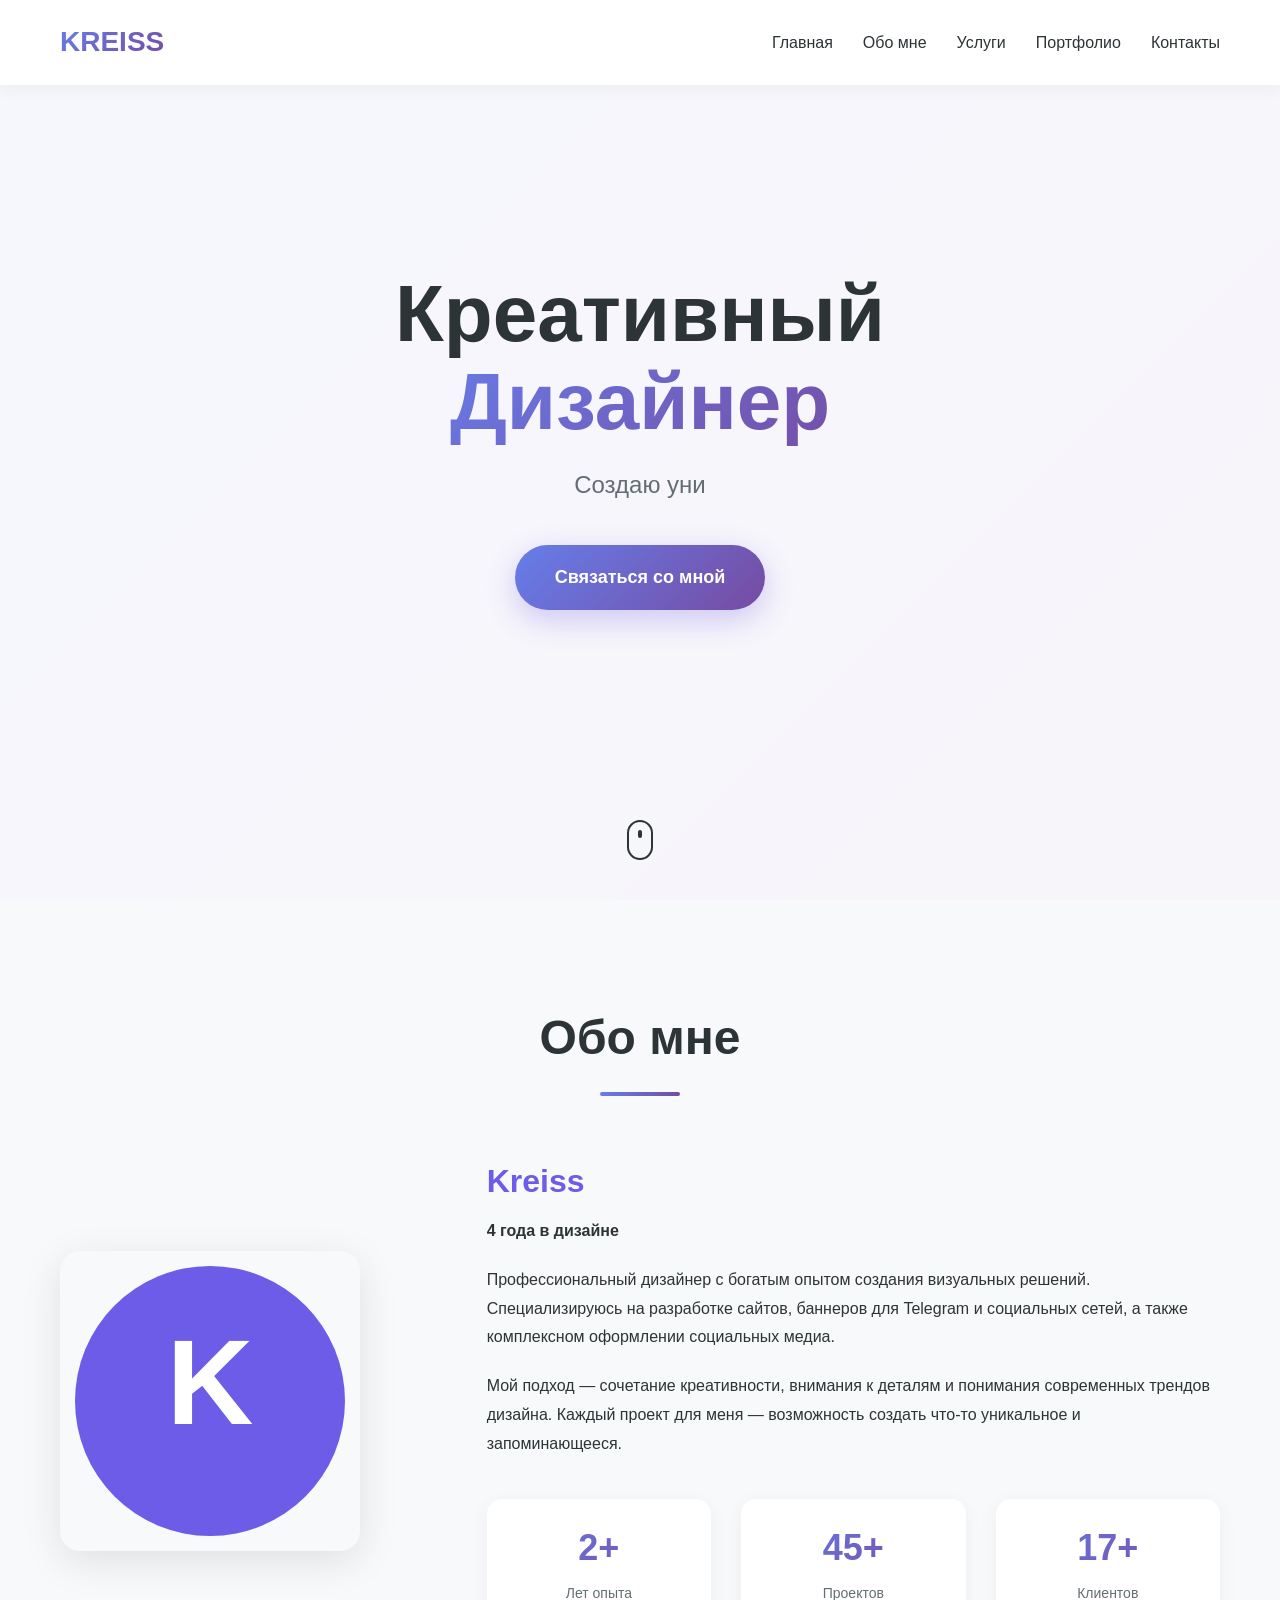
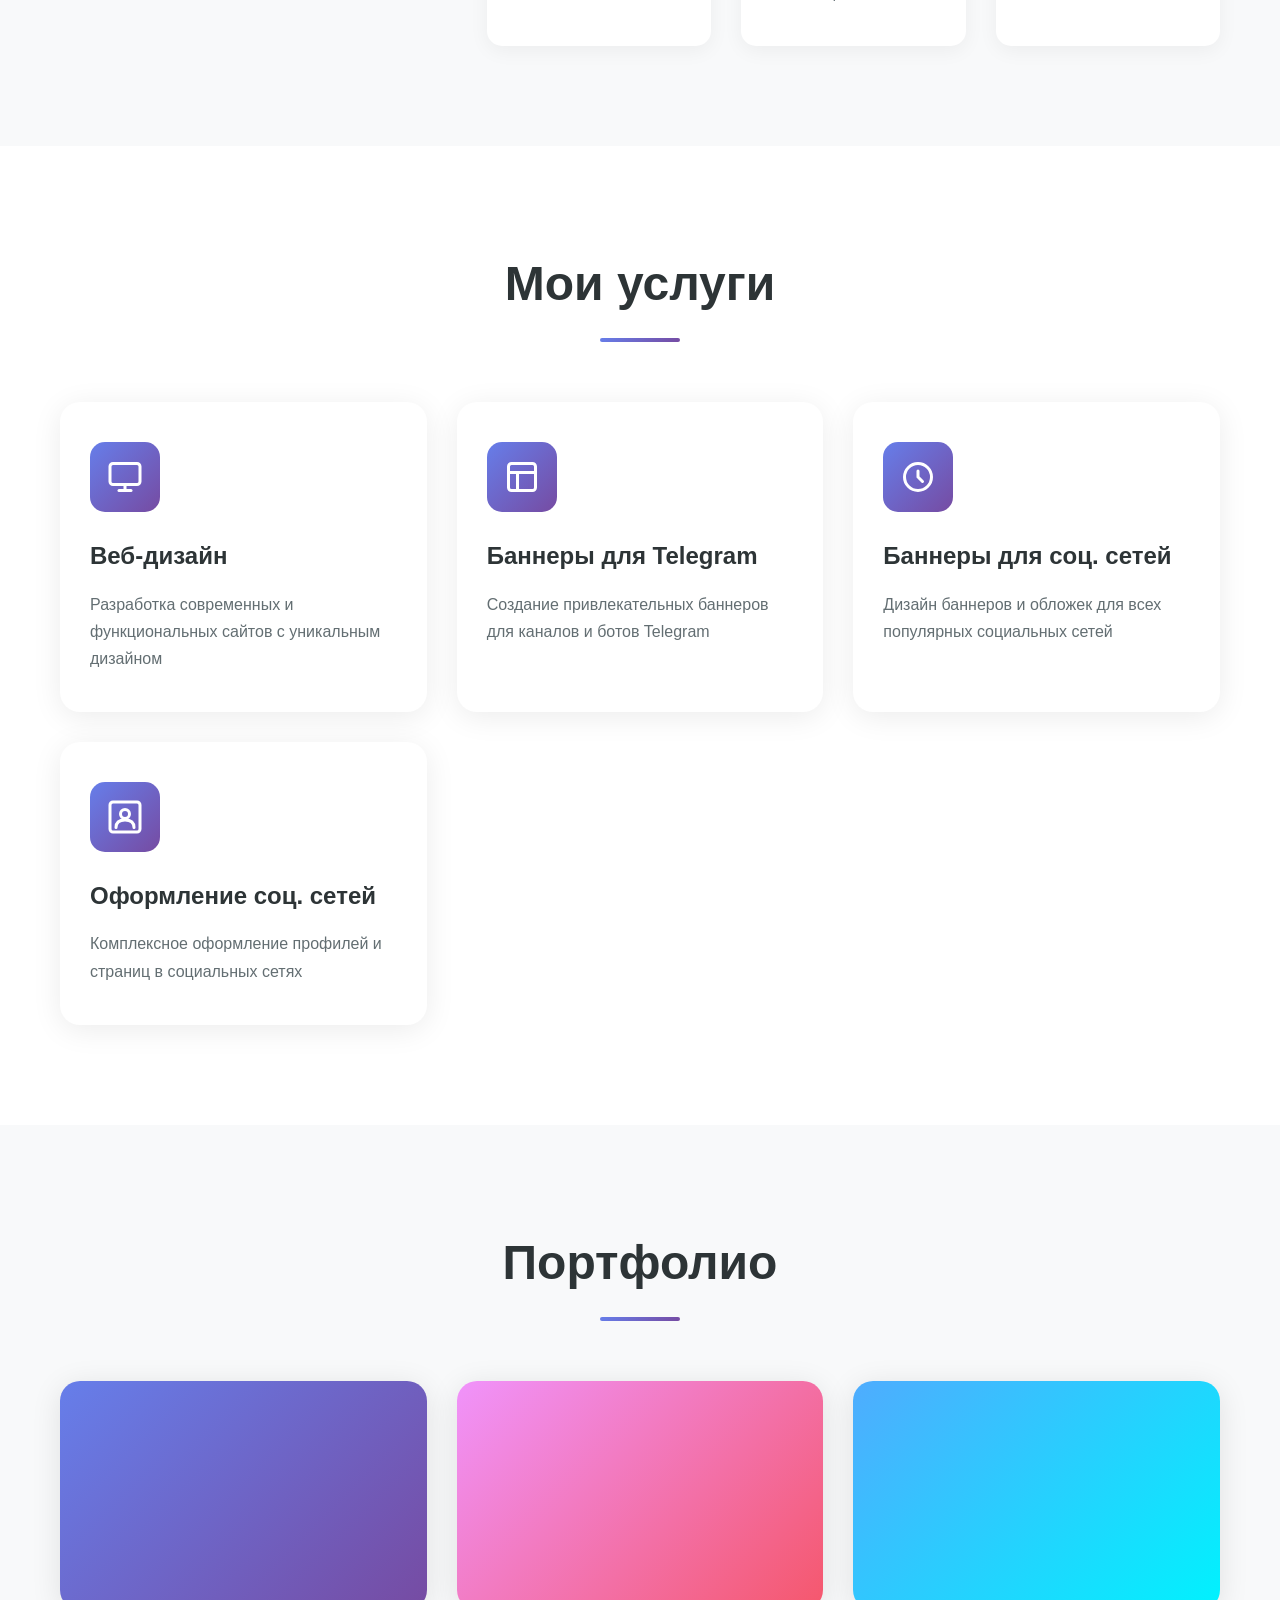
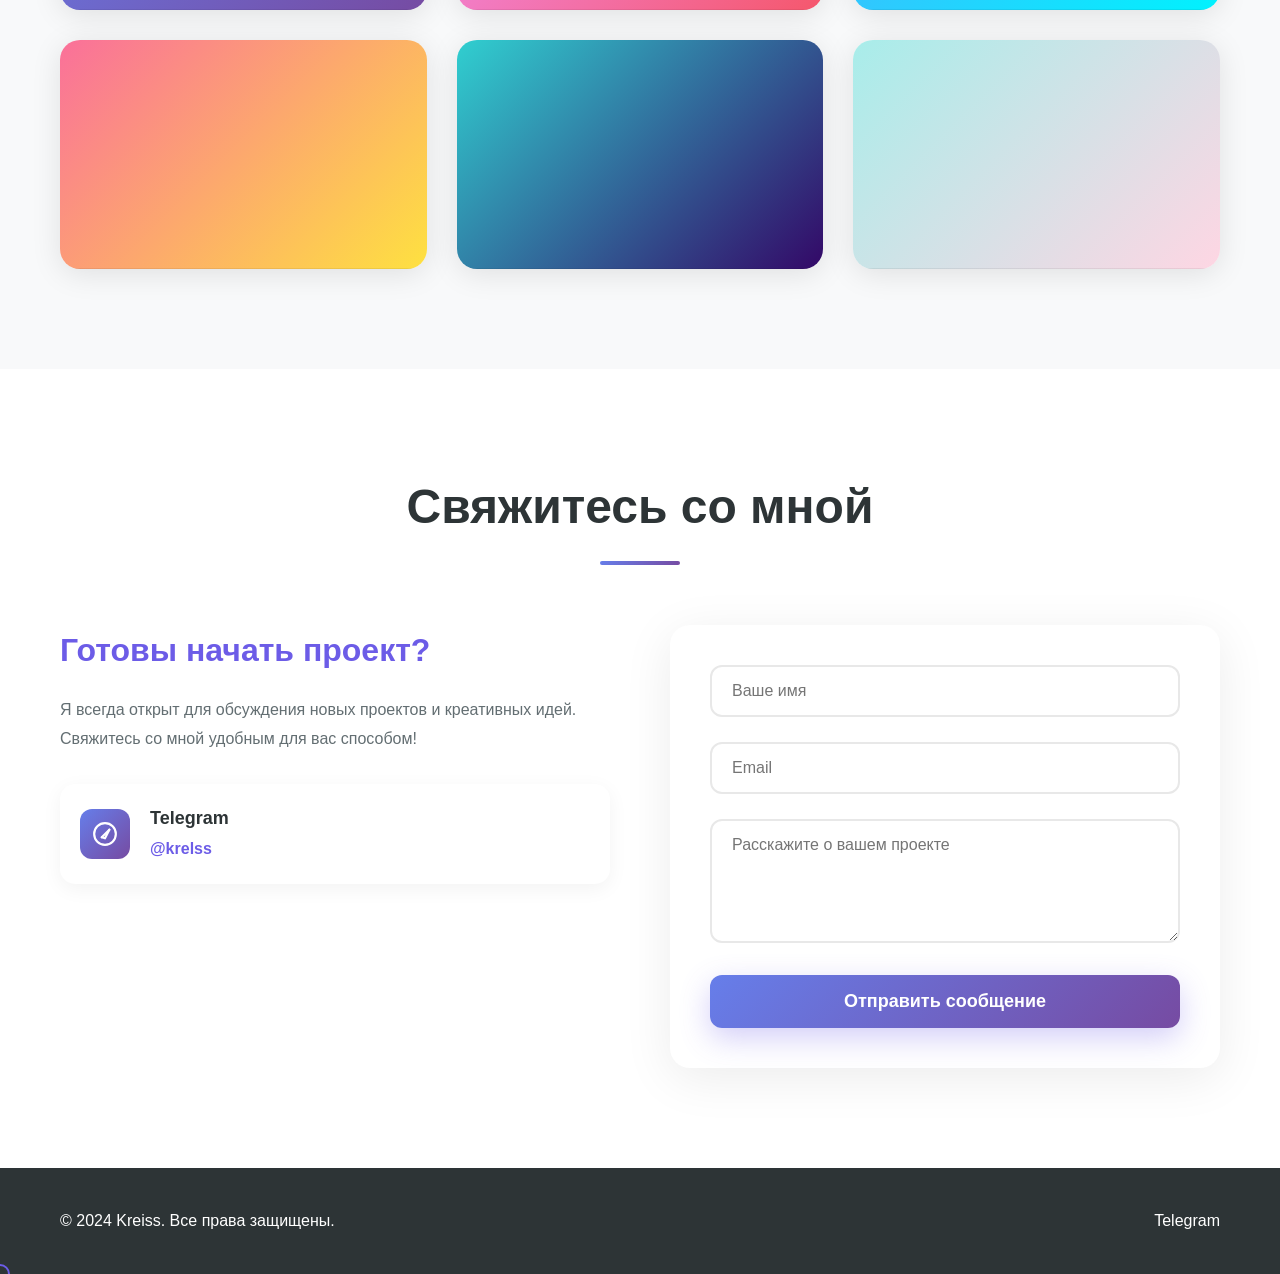
==== index.html @ 2207cee9 "trt trt" ====
<!DOCTYPE html>
<html lang="ru">
<head>
    <meta charset="UTF-8">
    <meta name="viewport" content="width=device-width, initial-scale=1.0">
    <title>Kreiss - Дизайнер</title>
    <link rel="stylesheet" href="styles.css">
</head>
<body>
    <!-- Навигация -->
    <nav class="navbar">
        <div class="container">
            <div class="logo">KREISS</div>
            <ul class="nav-menu">
                <li><a href="#home" class="nav-link">Главная</a></li>
                <li><a href="#about" class="nav-link">Обо мне</a></li>
                <li><a href="#services" class="nav-link">Услуги</a></li>
                <li><a href="#portfolio" class="nav-link">Портфолио</a></li>
                <li><a href="#contact" class="nav-link">Контакты</a></li>
            </ul>
            <div class="hamburger">
                <span></span>
                <span></span>
                <span></span>
            </div>
        </div>
    </nav>

    <!-- Герой секция -->
    <section id="home" class="hero">
        <div class="hero-background"></div>
        <div class="container">
            <div class="hero-content">
                <h1 class="hero-title">
                    <span class="line">Креативный</span>
                    <span class="line">Дизайнер</span>
                </h1>
                <p class="hero-subtitle">Создаю уникальные дизайны для вашего бренда</p>
                <a href="#contact" class="cta-button">Связаться со мной</a>
            </div>
            <div class="scroll-indicator">
                <div class="mouse">
                    <div class="wheel"></div>
                </div>
            </div>
        </div>
    </section>

    <!-- Обо мне -->
    <section id="about" class="about">
        <div class="container">
            <div class="section-header">
                <h2 class="section-title">Обо мне</h2>
                <div class="title-underline"></div>
            </div>
            <div class="about-content">
                <div class="about-image">
                    <div class="image-placeholder">
                        <svg viewBox="0 0 200 200" xmlns="http://www.w3.org/2000/svg">
                            <circle cx="100" cy="100" r="90" fill="#6C5CE7"/>
                            <text x="100" y="115" font-size="80" fill="white" text-anchor="middle" font-family="Arial, sans-serif" font-weight="bold">K</text>
                        </svg>
                    </div>
                </div>
                <div class="about-text">
                    <h3>Kreiss</h3>
                    <p class="years-experience">4 года в дизайне</p>
                    <p>Профессиональный дизайнер с богатым опытом создания визуальных решений. Специализируюсь на разработке сайтов, баннеров для Telegram и социальных сетей, а также комплексном оформлении социальных медиа.</p>
                    <p>Мой подход — сочетание креативности, внимания к деталям и понимания современных трендов дизайна. Каждый проект для меня — возможность создать что-то уникальное и запоминающееся.</p>
                    <div class="stats">
                        <div class="stat-item">
                            <h4>4+</h4>
                            <p>Лет опыта</p>
                        </div>
                        <div class="stat-item">
                            <h4>100+</h4>
                            <p>Проектов</p>
                        </div>
                        <div class="stat-item">
                            <h4>50+</h4>
                            <p>Клиентов</p>
                        </div>
                    </div>
                </div>
            </div>
        </div>
    </section>

    <!-- Услуги -->
    <section id="services" class="services">
        <div class="container">
            <div class="section-header">
                <h2 class="section-title">Мои услуги</h2>
                <div class="title-underline"></div>
            </div>
            <div class="services-grid">
                <div class="service-card">
                    <div class="service-icon">
                        <svg viewBox="0 0 24 24" fill="none" xmlns="http://www.w3.org/2000/svg">
                            <rect x="2" y="3" width="20" height="14" rx="2" stroke="currentColor" stroke-width="2"/>
                            <path d="M8 21H16" stroke="currentColor" stroke-width="2" stroke-linecap="round"/>
                            <path d="M12 17V21" stroke="currentColor" stroke-width="2" stroke-linecap="round"/>
                        </svg>
                    </div>
                    <h3>Веб-дизайн</h3>
                    <p>Разработка современных и функциональных сайтов с уникальным дизайном</p>
                </div>
                <div class="service-card">
                    <div class="service-icon">
                        <svg viewBox="0 0 24 24" fill="none" xmlns="http://www.w3.org/2000/svg">
                            <rect x="3" y="3" width="18" height="18" rx="2" stroke="currentColor" stroke-width="2"/>
                            <path d="M3 9H21" stroke="currentColor" stroke-width="2"/>
                            <path d="M9 21V9" stroke="currentColor" stroke-width="2"/>
                        </svg>
                    </div>
                    <h3>Баннеры для Telegram</h3>
                    <p>Создание привлекательных баннеров для каналов и ботов Telegram</p>
                </div>
                <div class="service-card">
                    <div class="service-icon">
                        <svg viewBox="0 0 24 24" fill="none" xmlns="http://www.w3.org/2000/svg">
                            <circle cx="12" cy="12" r="9" stroke="currentColor" stroke-width="2"/>
                            <path d="M12 8V12L15 15" stroke="currentColor" stroke-width="2" stroke-linecap="round"/>
                        </svg>
                    </div>
                    <h3>Баннеры для соц. сетей</h3>
                    <p>Дизайн баннеров и обложек для всех популярных социальных сетей</p>
                </div>
                <div class="service-card">
                    <div class="service-icon">
                        <svg viewBox="0 0 24 24" fill="none" xmlns="http://www.w3.org/2000/svg">
                            <rect x="2" y="2" width="20" height="20" rx="2" stroke="currentColor" stroke-width="2"/>
                            <circle cx="12" cy="10" r="3" stroke="currentColor" stroke-width="2"/>
                            <path d="M6 19C6 16 8 14 12 14C16 14 18 16 18 19" stroke="currentColor" stroke-width="2" stroke-linecap="round"/>
                        </svg>
                    </div>
                    <h3>Оформление соц. сетей</h3>
                    <p>Комплексное оформление профилей и страниц в социальных сетях</p>
                </div>
            </div>
        </div>
    </section>

    <!-- Портфолио -->
    <section id="portfolio" class="portfolio">
        <div class="container">
            <div class="section-header">
                <h2 class="section-title">Портфолио</h2>
                <div class="title-underline"></div>
            </div>
            <div class="portfolio-grid">
                <div class="portfolio-item">
                    <div class="portfolio-image">
                        <div class="portfolio-placeholder" style="background: linear-gradient(135deg, #667eea 0%, #764ba2 100%);"></div>
                    </div>
                    <div class="portfolio-overlay">
                        <h3>Веб-дизайн проект</h3>
                        <p>Landing page для стартапа</p>
                    </div>
                </div>
                <div class="portfolio-item">
                    <div class="portfolio-image">
                        <div class="portfolio-placeholder" style="background: linear-gradient(135deg, #f093fb 0%, #f5576c 100%);"></div>
                    </div>
                    <div class="portfolio-overlay">
                        <h3>Telegram баннер</h3>
                        <p>Дизайн для бизнес канала</p>
                    </div>
                </div>
                <div class="portfolio-item">
                    <div class="portfolio-image">
                        <div class="portfolio-placeholder" style="background: linear-gradient(135deg, #4facfe 0%, #00f2fe 100%);"></div>
                    </div>
                    <div class="portfolio-overlay">
                        <h3>Соц. сети</h3>
                        <p>Комплексное оформление Instagram</p>
                    </div>
                </div>
                <div class="portfolio-item">
                    <div class="portfolio-image">
                        <div class="portfolio-placeholder" style="background: linear-gradient(135deg, #fa709a 0%, #fee140 100%);"></div>
                    </div>
                    <div class="portfolio-overlay">
                        <h3>Корпоративный сайт</h3>
                        <p>Дизайн для IT компании</p>
                    </div>
                </div>
                <div class="portfolio-item">
                    <div class="portfolio-image">
                        <div class="portfolio-placeholder" style="background: linear-gradient(135deg, #30cfd0 0%, #330867 100%);"></div>
                    </div>
                    <div class="portfolio-overlay">
                        <h3>Баннеры VK</h3>
                        <p>Серия баннеров для сообщества</p>
                    </div>
                </div>
                <div class="portfolio-item">
                    <div class="portfolio-image">
                        <div class="portfolio-placeholder" style="background: linear-gradient(135deg, #a8edea 0%, #fed6e3 100%);"></div>
                    </div>
                    <div class="portfolio-overlay">
                        <h3>Брендинг</h3>
                        <p>Фирменный стиль для блогера</p>
                    </div>
                </div>
            </div>
        </div>
    </section>

    <!-- Контакты -->
    <section id="contact" class="contact">
        <div class="container">
            <div class="section-header">
                <h2 class="section-title">Свяжитесь со мной</h2>
                <div class="title-underline"></div>
            </div>
            <div class="contact-content">
                <div class="contact-info">
                    <h3>Готовы начать проект?</h3>
                    <p>Я всегда открыт для обсуждения новых проектов и креативных идей. Свяжитесь со мной удобным для вас способом!</p>
                    <div class="contact-methods">
                        <a href="https://t.me/krelss" class="contact-method" target="_blank">
                            <div class="contact-icon">
                                <svg viewBox="0 0 24 24" fill="none" xmlns="http://www.w3.org/2000/svg">
                                    <path d="M12 22C17.5228 22 22 17.5228 22 12C22 6.47715 17.5228 2 12 2C6.47715 2 2 6.47715 2 12C2 17.5228 6.47715 22 12 22Z" stroke="currentColor" stroke-width="2"/>
                                    <path d="M16 8L9 15" stroke="currentColor" stroke-width="2" stroke-linecap="round"/>
                                    <path d="M16 8L12 16L9 15" stroke="currentColor" stroke-width="2" stroke-linecap="round" stroke-linejoin="round"/>
                                </svg>
                            </div>
                            <div class="contact-text">
                                <h4>Telegram</h4>
                                <p>@krelss</p>
                            </div>
                        </a>
                    </div>
                </div>
                <div class="contact-form-wrapper">
                    <form class="contact-form" id="contactForm">
                        <div class="form-group">
                            <input type="text" id="name" name="name" placeholder="Ваше имя" required>
                        </div>
                        <div class="form-group">
                            <input type="email" id="email" name="email" placeholder="Email" required>
                        </div>
                        <div class="form-group">
                            <textarea id="message" name="message" rows="5" placeholder="Расскажите о вашем проекте" required></textarea>
                        </div>
                        <button type="submit" class="submit-button">Отправить сообщение</button>
                    </form>
                </div>
            </div>
        </div>
    </section>

    <!-- Футер -->
    <footer class="footer">
        <div class="container">
            <p>&copy; 2024 Kreiss. Все права защищены.</p>
            <div class="social-links">
                <a href="https://t.me/krelss" target="_blank">Telegram</a>
            </div>
        </div>
    </footer>

    <script src="config.js"></script>
    <script src="script.js"></script>
</body>
</html>
---- styles.css ----
* {
    margin: 0;
    padding: 0;
    box-sizing: border-box;
}

:root {
    --primary-color: #6C5CE7;
    --secondary-color: #A29BFE;
    --dark-color: #2D3436;
    --light-color: #DFE6E9;
    --white: #FFFFFF;
    --gradient: linear-gradient(135deg, #667eea 0%, #764ba2 100%);
    --shadow: 0 10px 40px rgba(0, 0, 0, 0.1);
    --transition: all 0.3s ease;
}

html {
    scroll-behavior: smooth;
}

body {
    font-family: 'Segoe UI', Tahoma, Geneva, Verdana, sans-serif;
    color: var(--dark-color);
    line-height: 1.6;
    overflow-x: hidden;
}

.container {
    max-width: 1200px;
    margin: 0 auto;
    padding: 0 20px;
}

/* Навигация */
.navbar {
    position: fixed;
    top: 0;
    width: 100%;
    background: rgba(255, 255, 255, 0.95);
    backdrop-filter: blur(10px);
    z-index: 1000;
    padding: 20px 0;
    box-shadow: 0 2px 20px rgba(0, 0, 0, 0.05);
    transition: var(--transition);
}

.navbar.scrolled {
    padding: 15px 0;
    box-shadow: 0 2px 30px rgba(0, 0, 0, 0.1);
}

.navbar .container {
    display: flex;
    justify-content: space-between;
    align-items: center;
}

.logo {
    font-size: 28px;
    font-weight: bold;
    background: var(--gradient);
    -webkit-background-clip: text;
    -webkit-text-fill-color: transparent;
    background-clip: text;
    animation: fadeInDown 0.8s ease;
}

.nav-menu {
    display: flex;
    list-style: none;
    gap: 30px;
}

.nav-link {
    text-decoration: none;
    color: var(--dark-color);
    font-weight: 500;
    position: relative;
    transition: var(--transition);
}

.nav-link::after {
    content: '';
    position: absolute;
    bottom: -5px;
    left: 0;
    width: 0;
    height: 2px;
    background: var(--gradient);
    transition: var(--transition);
}

.nav-link:hover::after {
    width: 100%;
}

.hamburger {
    display: none;
    flex-direction: column;
    gap: 5px;
    cursor: pointer;
}

.hamburger span {
    width: 25px;
    height: 3px;
    background: var(--dark-color);
    transition: var(--transition);
}

/* Герой секция */
.hero {
    min-height: 100vh;
    display: flex;
    align-items: center;
    position: relative;
    overflow: hidden;
    padding-top: 80px;
}

.hero-background {
    position: absolute;
    top: 0;
    left: 0;
    width: 100%;
    height: 100%;
    background: linear-gradient(135deg, #667eea 0%, #764ba2 100%);
    opacity: 0.05;
    z-index: -1;
}

.hero-background::before {
    content: '';
    position: absolute;
    top: -50%;
    right: -50%;
    width: 200%;
    height: 200%;
    background: radial-gradient(circle, rgba(108, 92, 231, 0.1) 0%, transparent 70%);
    animation: rotate 20s linear infinite;
}

@keyframes rotate {
    from {
        transform: rotate(0deg);
    }
    to {
        transform: rotate(360deg);
    }
}

.hero-content {
    text-align: center;
    animation: fadeInUp 1s ease;
}

.hero-title {
    font-size: 80px;
    font-weight: 900;
    line-height: 1.1;
    margin-bottom: 20px;
    overflow: hidden;
}

.hero-title .line {
    display: block;
    animation: slideUp 1s ease forwards;
    opacity: 0;
}

.hero-title .line:nth-child(1) {
    animation-delay: 0.2s;
}

.hero-title .line:nth-child(2) {
    background: var(--gradient);
    -webkit-background-clip: text;
    -webkit-text-fill-color: transparent;
    background-clip: text;
    animation-delay: 0.4s;
}

@keyframes slideUp {
    to {
        opacity: 1;
        transform: translateY(0);
    }
    from {
        opacity: 0;
        transform: translateY(50px);
    }
}

.hero-subtitle {
    font-size: 24px;
    color: #636E72;
    margin-bottom: 40px;
    animation: fadeIn 1s ease 0.6s backwards;
}

@keyframes fadeIn {
    from {
        opacity: 0;
    }
    to {
        opacity: 1;
    }
}

.cta-button {
    display: inline-block;
    padding: 18px 40px;
    background: var(--gradient);
    color: var(--white);
    text-decoration: none;
    border-radius: 50px;
    font-weight: 600;
    font-size: 18px;
    transition: var(--transition);
    box-shadow: 0 10px 30px rgba(108, 92, 231, 0.3);
    animation: fadeIn 1s ease 0.8s backwards;
}

.cta-button:hover {
    transform: translateY(-3px);
    box-shadow: 0 15px 40px rgba(108, 92, 231, 0.4);
}

.scroll-indicator {
    position: absolute;
    bottom: 40px;
    left: 50%;
    transform: translateX(-50%);
    animation: bounce 2s infinite;
}

@keyframes bounce {
    0%, 20%, 50%, 80%, 100% {
        transform: translateX(-50%) translateY(0);
    }
    40% {
        transform: translateX(-50%) translateY(-20px);
    }
    60% {
        transform: translateX(-50%) translateY(-10px);
    }
}

.mouse {
    width: 26px;
    height: 40px;
    border: 2px solid var(--dark-color);
    border-radius: 20px;
    position: relative;
}

.wheel {
    width: 4px;
    height: 8px;
    background: var(--dark-color);
    border-radius: 2px;
    position: absolute;
    top: 8px;
    left: 50%;
    transform: translateX(-50%);
    animation: scroll 2s infinite;
}

@keyframes scroll {
    0% {
        opacity: 1;
        top: 8px;
    }
    100% {
        opacity: 0;
        top: 24px;
    }
}

/* Секции */
section {
    padding: 100px 0;
}

.section-header {
    text-align: center;
    margin-bottom: 60px;
}

.section-title {
    font-size: 48px;
    font-weight: 800;
    margin-bottom: 15px;
    opacity: 0;
    transform: translateY(30px);
    transition: var(--transition);
}

.section-title.animate {
    opacity: 1;
    transform: translateY(0);
}

.title-underline {
    width: 80px;
    height: 4px;
    background: var(--gradient);
    margin: 0 auto;
    border-radius: 2px;
    transform: scaleX(0);
    transition: transform 0.6s ease 0.3s;
}

.title-underline.animate {
    transform: scaleX(1);
}

/* Обо мне */
.about {
    background: #F8F9FA;
}

.about-content {
    display: grid;
    grid-template-columns: 1fr 2fr;
    gap: 60px;
    align-items: center;
}

.about-image {
    opacity: 0;
    transform: translateX(-50px);
    transition: var(--transition);
}

.about-image.animate {
    opacity: 1;
    transform: translateX(0);
}

.image-placeholder {
    width: 100%;
    max-width: 300px;
    aspect-ratio: 1;
    border-radius: 20px;
    overflow: hidden;
    box-shadow: var(--shadow);
    transition: var(--transition);
}

.image-placeholder:hover {
    transform: scale(1.05) rotate(3deg);
}

.image-placeholder svg {
    width: 100%;
    height: 100%;
}

.about-text {
    opacity: 0;
    transform: translateX(50px);
    transition: var(--transition);
}

.about-text.animate {
    opacity: 1;
    transform: translateX(0);
}

.about-text h3 {
    font-size: 32px;
    margin-bottom: 10px;
    color: var(--primary-color);
}

.years-experience {
    font-size: 18px;
    color: #636E72;
    margin-bottom: 20px;
    font-weight: 600;
}

.about-text p {
    margin-bottom: 20px;
    font-size: 16px;
    line-height: 1.8;
    color: #2D3436;
}

.stats {
    display: grid;
    grid-template-columns: repeat(3, 1fr);
    gap: 30px;
    margin-top: 40px;
}

.stat-item {
    text-align: center;
    padding: 20px;
    background: white;
    border-radius: 15px;
    box-shadow: 0 5px 20px rgba(0, 0, 0, 0.05);
    transition: var(--transition);
}

.stat-item:hover {
    transform: translateY(-5px);
    box-shadow: 0 10px 30px rgba(0, 0, 0, 0.1);
}

.stat-item h4 {
    font-size: 36px;
    background: var(--gradient);
    -webkit-background-clip: text;
    -webkit-text-fill-color: transparent;
    background-clip: text;
    margin-bottom: 5px;
}

.stat-item p {
    color: #636E72;
    font-size: 14px;
}

/* Услуги */
.services-grid {
    display: grid;
    grid-template-columns: repeat(auto-fit, minmax(280px, 1fr));
    gap: 30px;
}

.service-card {
    background: white;
    padding: 40px 30px;
    border-radius: 20px;
    box-shadow: 0 5px 30px rgba(0, 0, 0, 0.08);
    transition: var(--transition);
    opacity: 0;
    transform: translateY(30px);
}

.service-card.animate {
    opacity: 1;
    transform: translateY(0);
}

.service-card:hover {
    transform: translateY(-10px);
    box-shadow: 0 15px 50px rgba(0, 0, 0, 0.15);
}

.service-icon {
    width: 70px;
    height: 70px;
    background: var(--gradient);
    border-radius: 15px;
    display: flex;
    align-items: center;
    justify-content: center;
    margin-bottom: 25px;
    color: white;
    transition: var(--transition);
}

.service-card:hover .service-icon {
    transform: scale(1.1) rotate(5deg);
}

.service-icon svg {
    width: 36px;
    height: 36px;
}

.service-card h3 {
    font-size: 24px;
    margin-bottom: 15px;
    color: var(--dark-color);
}

.service-card p {
    color: #636E72;
    line-height: 1.7;
}

/* Портфолио */
.portfolio {
    background: #F8F9FA;
}

.portfolio-grid {
    display: grid;
    grid-template-columns: repeat(auto-fit, minmax(350px, 1fr));
    gap: 30px;
}

.portfolio-item {
    position: relative;
    border-radius: 20px;
    overflow: hidden;
    cursor: pointer;
    box-shadow: 0 5px 30px rgba(0, 0, 0, 0.1);
    opacity: 0;
    transform: scale(0.9);
    transition: var(--transition);
}

.portfolio-item.animate {
    opacity: 1;
    transform: scale(1);
}

.portfolio-image {
    position: relative;
    overflow: hidden;
    aspect-ratio: 16 / 10;
}

.portfolio-placeholder {
    width: 100%;
    height: 100%;
    transition: var(--transition);
}

.portfolio-item:hover .portfolio-placeholder {
    transform: scale(1.1);
}

.portfolio-overlay {
    position: absolute;
    bottom: 0;
    left: 0;
    right: 0;
    background: linear-gradient(to top, rgba(0, 0, 0, 0.9) 0%, rgba(0, 0, 0, 0.3) 100%);
    color: white;
    padding: 30px;
    transform: translateY(100%);
    transition: var(--transition);
}

.portfolio-item:hover .portfolio-overlay {
    transform: translateY(0);
}

.portfolio-overlay h3 {
    font-size: 24px;
    margin-bottom: 8px;
}

.portfolio-overlay p {
    font-size: 14px;
    opacity: 0.9;
}

/* Контакты */
.contact-content {
    display: grid;
    grid-template-columns: 1fr 1fr;
    gap: 60px;
    align-items: start;
}

.contact-info {
    opacity: 0;
    transform: translateX(-30px);
    transition: var(--transition);
}

.contact-info.animate {
    opacity: 1;
    transform: translateX(0);
}

.contact-info h3 {
    font-size: 32px;
    margin-bottom: 20px;
    color: var(--primary-color);
}

.contact-info p {
    color: #636E72;
    margin-bottom: 30px;
    line-height: 1.8;
}

.contact-methods {
    display: flex;
    flex-direction: column;
    gap: 20px;
}

.contact-method {
    display: flex;
    align-items: center;
    gap: 20px;
    padding: 20px;
    background: white;
    border-radius: 15px;
    box-shadow: 0 5px 20px rgba(0, 0, 0, 0.05);
    text-decoration: none;
    color: var(--dark-color);
    transition: var(--transition);
}

.contact-method:hover {
    transform: translateX(10px);
    box-shadow: 0 10px 30px rgba(0, 0, 0, 0.1);
}

.contact-icon {
    width: 50px;
    height: 50px;
    background: var(--gradient);
    border-radius: 12px;
    display: flex;
    align-items: center;
    justify-content: center;
    color: white;
}

.contact-icon svg {
    width: 26px;
    height: 26px;
}

.contact-text h4 {
    font-size: 18px;
    margin-bottom: 3px;
}

.contact-text p {
    color: var(--primary-color);
    margin: 0;
    font-weight: 600;
}

.contact-form-wrapper {
    opacity: 0;
    transform: translateX(30px);
    transition: var(--transition);
}

.contact-form-wrapper.animate {
    opacity: 1;
    transform: translateX(0);
}

.contact-form {
    background: white;
    padding: 40px;
    border-radius: 20px;
    box-shadow: 0 10px 50px rgba(0, 0, 0, 0.08);
}

.form-group {
    margin-bottom: 25px;
}

.form-group input,
.form-group textarea {
    width: 100%;
    padding: 15px 20px;
    border: 2px solid #E8E8E8;
    border-radius: 12px;
    font-size: 16px;
    font-family: inherit;
    transition: var(--transition);
    outline: none;
}

.form-group input:focus,
.form-group textarea:focus {
    border-color: var(--primary-color);
    box-shadow: 0 0 0 4px rgba(108, 92, 231, 0.1);
}

.form-group textarea {
    resize: vertical;
    min-height: 120px;
}

.submit-button {
    width: 100%;
    padding: 16px;
    background: var(--gradient);
    color: white;
    border: none;
    border-radius: 12px;
    font-size: 18px;
    font-weight: 600;
    cursor: pointer;
    transition: var(--transition);
    box-shadow: 0 10px 30px rgba(108, 92, 231, 0.3);
}

.submit-button:hover {
    transform: translateY(-2px);
    box-shadow: 0 15px 40px rgba(108, 92, 231, 0.4);
}

/* Футер */
.footer {
    background: var(--dark-color);
    color: white;
    padding: 40px 0;
    text-align: center;
}

.footer .container {
    display: flex;
    justify-content: space-between;
    align-items: center;
}

.social-links {
    display: flex;
    gap: 20px;
}

.social-links a {
    color: white;
    text-decoration: none;
    transition: var(--transition);
}

.social-links a:hover {
    color: var(--secondary-color);
}

/* Адаптивность */
@media (max-width: 968px) {
    .nav-menu {
        position: fixed;
        top: 80px;
        left: -100%;
        flex-direction: column;
        background: white;
        width: 100%;
        padding: 40px 20px;
        box-shadow: 0 10px 30px rgba(0, 0, 0, 0.1);
        transition: var(--transition);
    }

    .nav-menu.active {
        left: 0;
    }

    .hamburger {
        display: flex;
    }

    .hamburger.active span:nth-child(1) {
        transform: rotate(45deg) translate(8px, 8px);
    }

    .hamburger.active span:nth-child(2) {
        opacity: 0;
    }

    .hamburger.active span:nth-child(3) {
        transform: rotate(-45deg) translate(8px, -8px);
    }

    .hero-title {
        font-size: 56px;
    }

    .about-content {
        grid-template-columns: 1fr;
        text-align: center;
    }

    .image-placeholder {
        margin: 0 auto;
    }

    .stats {
        grid-template-columns: 1fr;
    }

    .contact-content {
        grid-template-columns: 1fr;
    }

    .portfolio-grid {
        grid-template-columns: 1fr;
    }
}

@media (max-width: 640px) {
    .hero-title {
        font-size: 40px;
    }

    .hero-subtitle {
        font-size: 18px;
    }

    .section-title {
        font-size: 36px;
    }

    .contact-form {
        padding: 30px 20px;
    }

    .footer .container {
        flex-direction: column;
        gap: 20px;
    }
}

/* Анимации появления при скролле */
@keyframes fadeInUp {
    from {
        opacity: 0;
        transform: translateY(50px);
    }
    to {
        opacity: 1;
        transform: translateY(0);
    }
}

@keyframes fadeInDown {
    from {
        opacity: 0;
        transform: translateY(-30px);
    }
    to {
        opacity: 1;
        transform: translateY(0);
    }
}
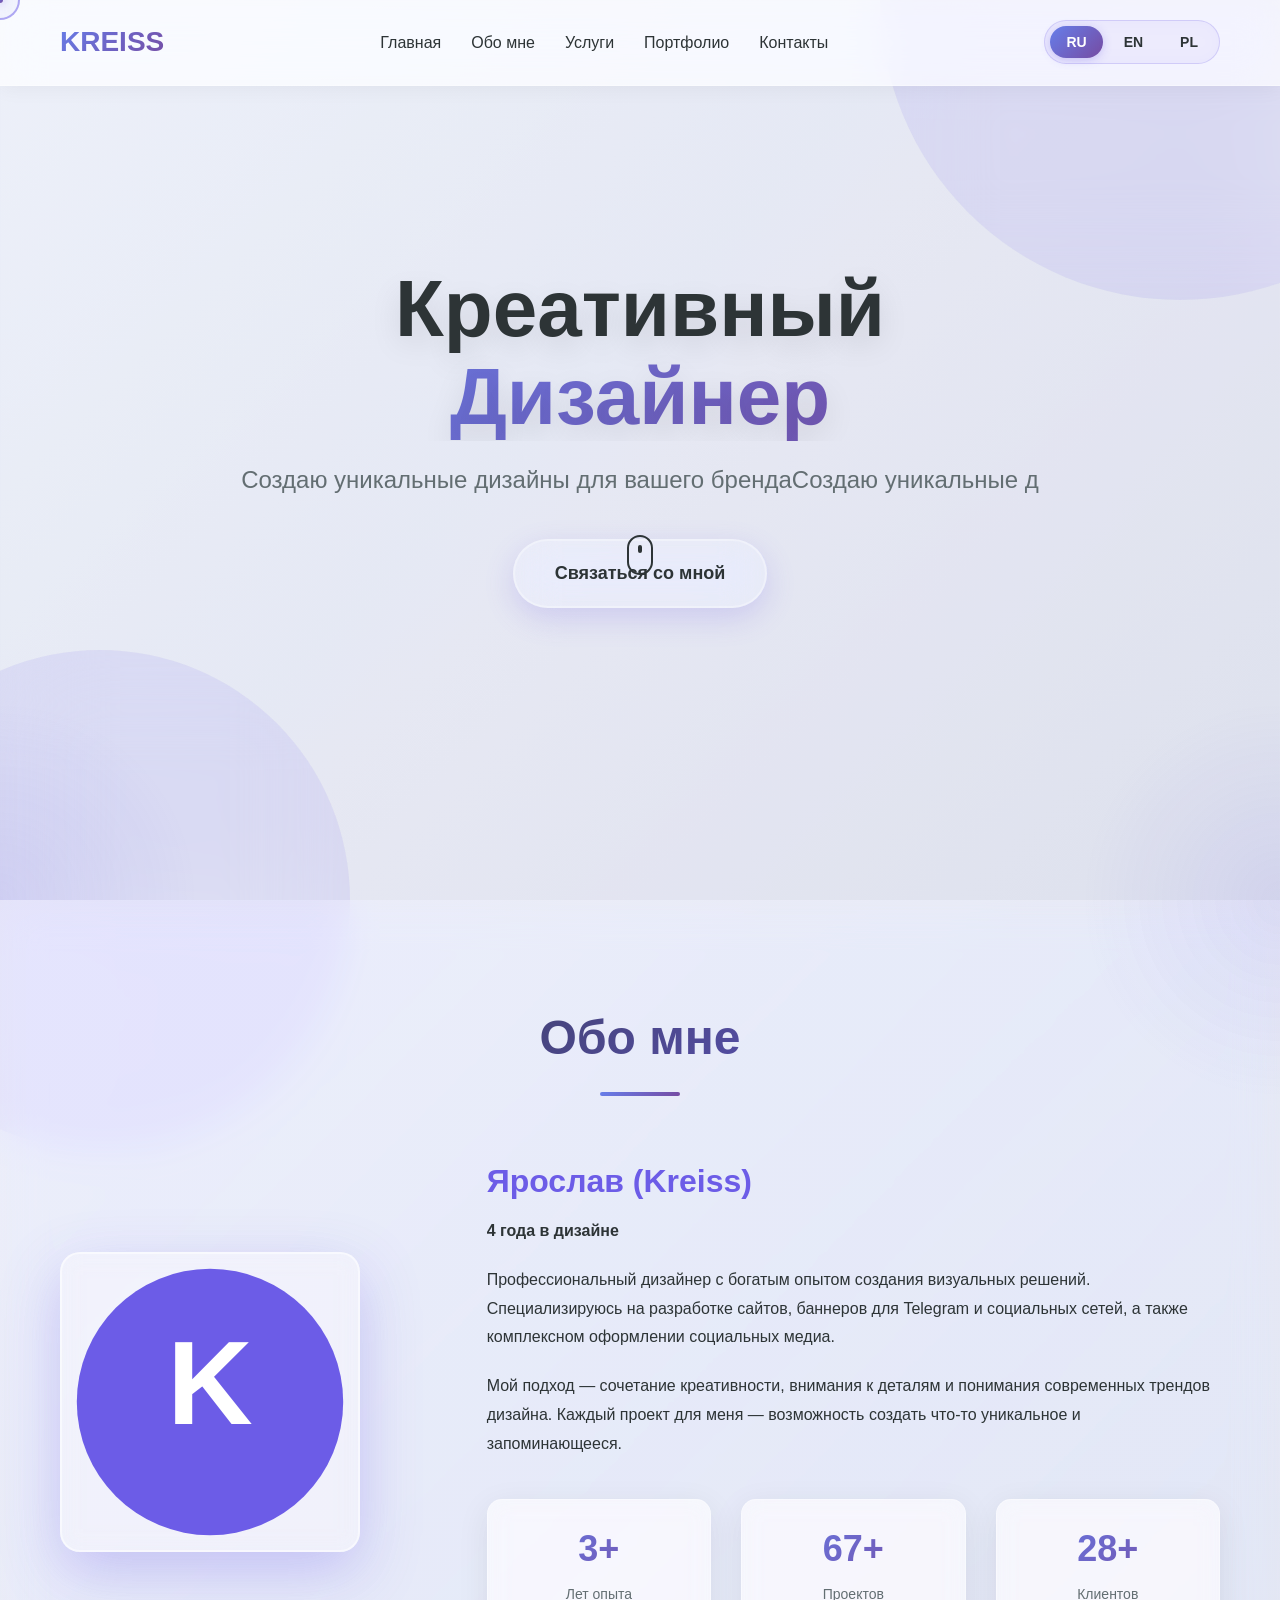
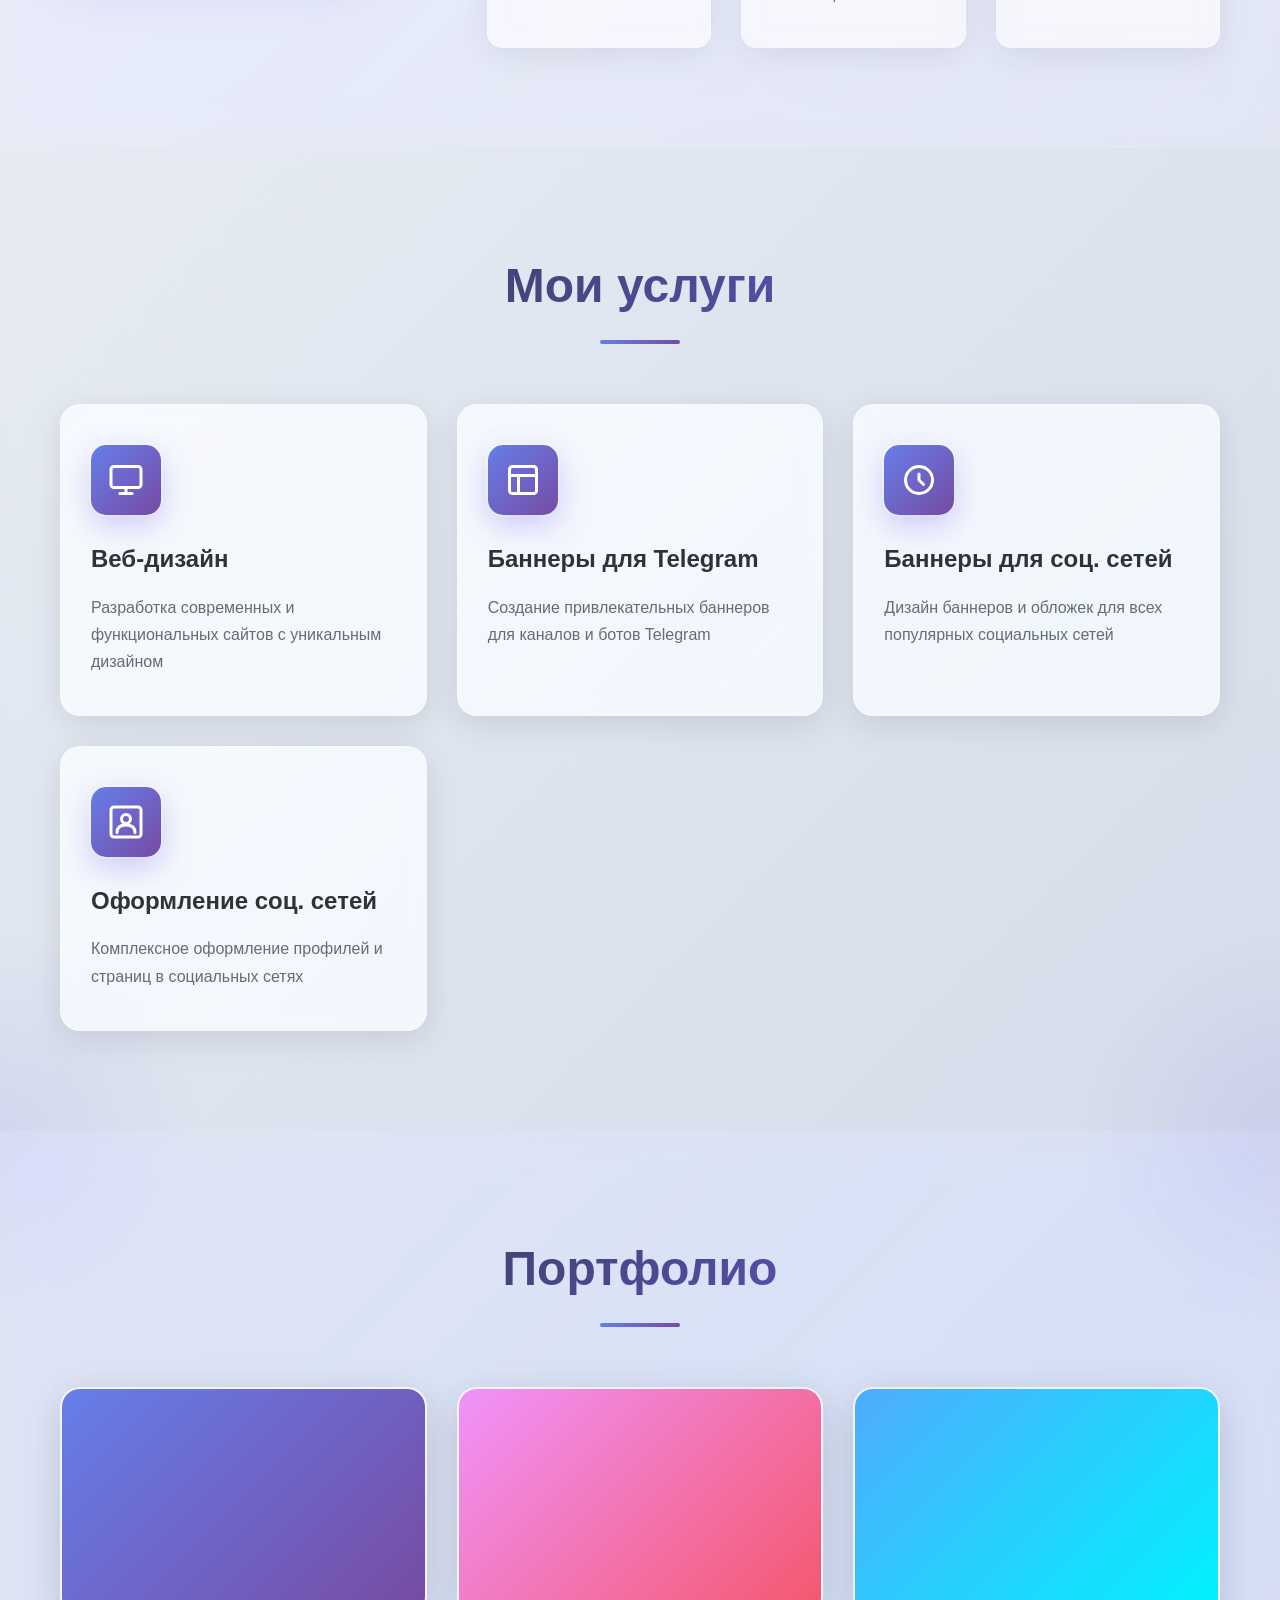
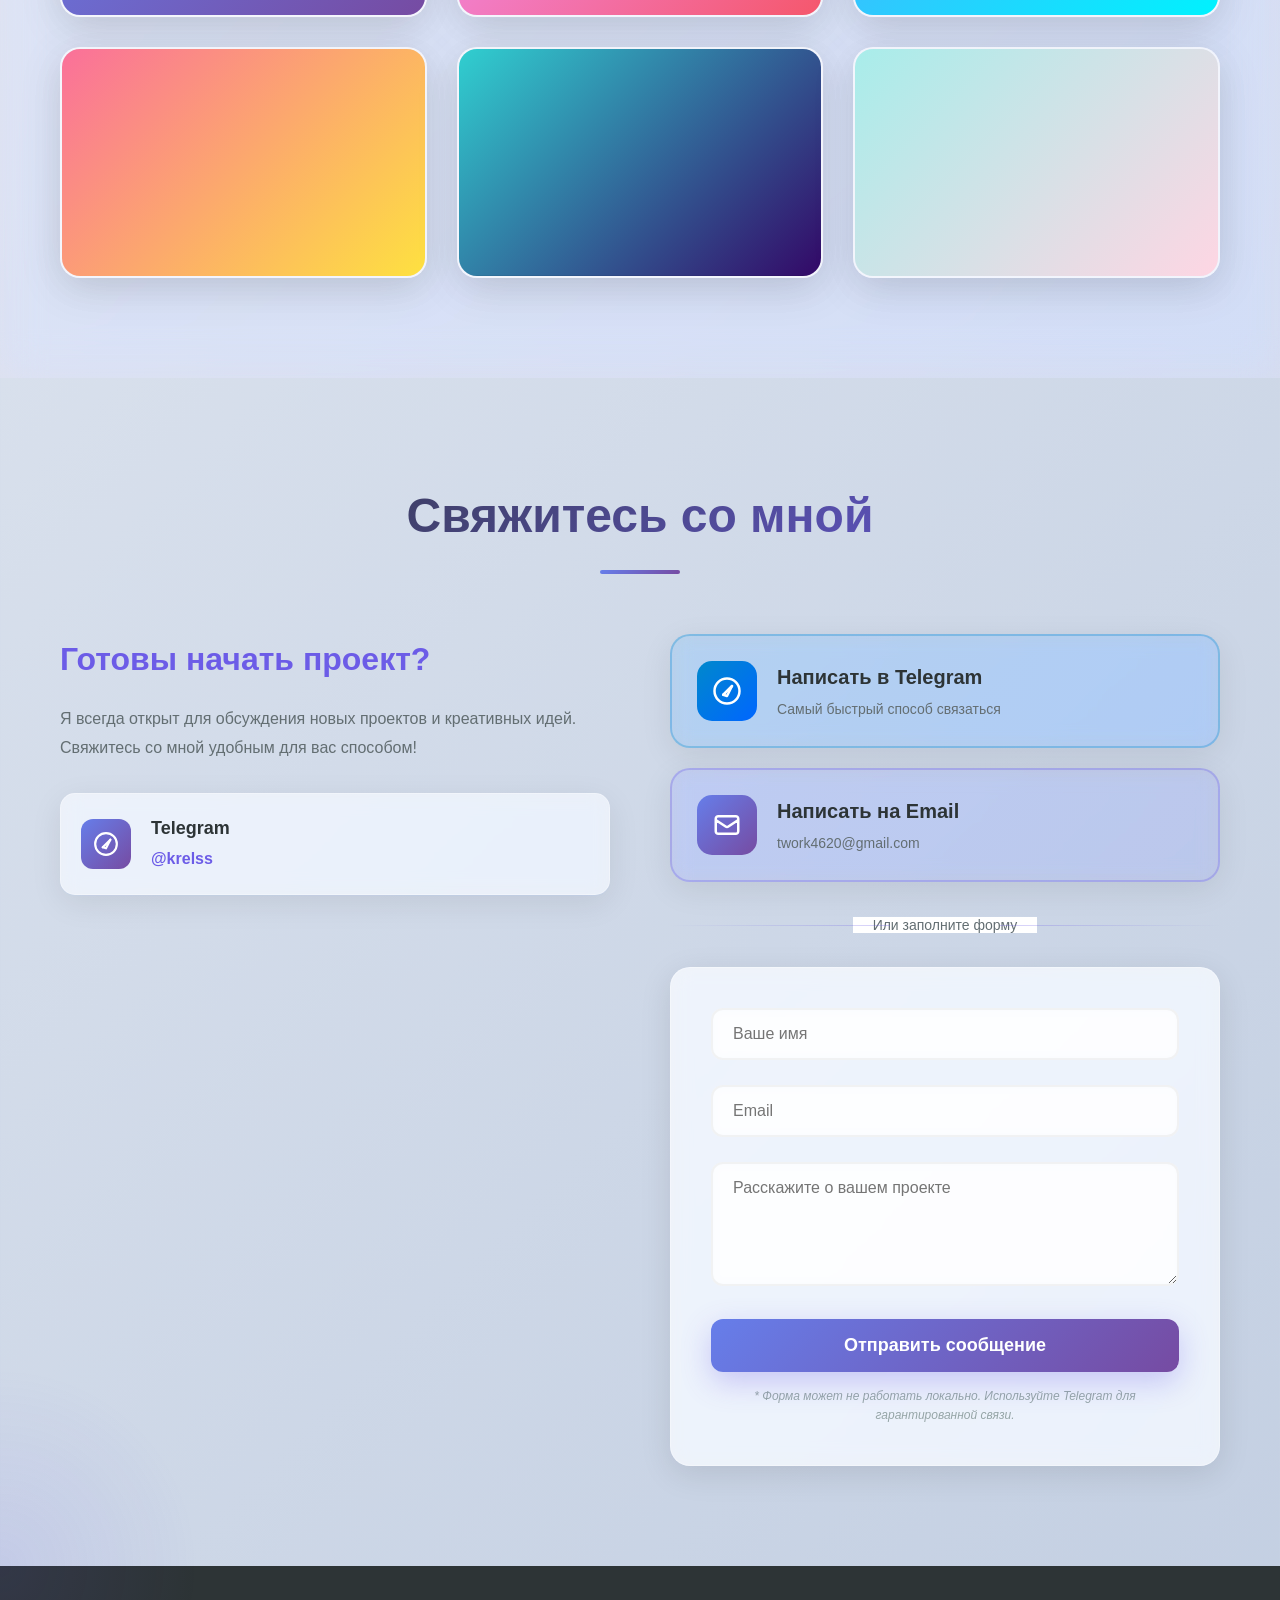
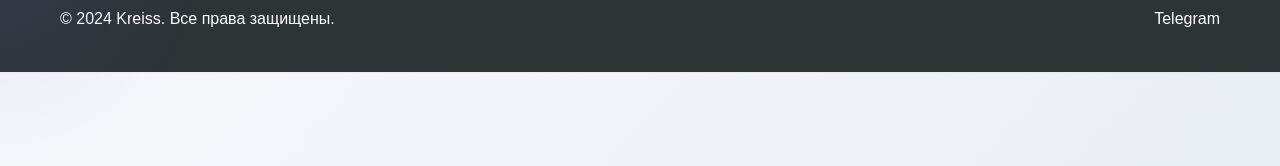
==== commit ee38f224: "fdf fdfd" ====
--- a/index.html
+++ b/index.html
@@ -12,12 +12,17 @@
         <div class="container">
             <div class="logo">KREISS</div>
             <ul class="nav-menu">
-                <li><a href="#home" class="nav-link">Главная</a></li>
-                <li><a href="#about" class="nav-link">Обо мне</a></li>
-                <li><a href="#services" class="nav-link">Услуги</a></li>
-                <li><a href="#portfolio" class="nav-link">Портфолио</a></li>
-                <li><a href="#contact" class="nav-link">Контакты</a></li>
+                <li><a href="#home" class="nav-link" data-i18n="nav_home">Главная</a></li>
+                <li><a href="#about" class="nav-link" data-i18n="nav_about">Обо мне</a></li>
+                <li><a href="#services" class="nav-link" data-i18n="nav_services">Услуги</a></li>
+                <li><a href="#portfolio" class="nav-link" data-i18n="nav_portfolio">Портфолио</a></li>
+                <li><a href="#contact" class="nav-link" data-i18n="nav_contact">Контакты</a></li>
             </ul>
+            <div class="language-switcher">
+                <button class="lang-btn active" data-lang="ru">RU</button>
+                <button class="lang-btn" data-lang="en">EN</button>
+                <button class="lang-btn" data-lang="pl">PL</button>
+            </div>
             <div class="hamburger">
                 <span></span>
                 <span></span>
@@ -32,11 +37,11 @@
         <div class="container">
             <div class="hero-content">
                 <h1 class="hero-title">
-                    <span class="line">Креативный</span>
-                    <span class="line">Дизайнер</span>
+                    <span class="line" data-i18n="hero_title_1">Креативный</span>
+                    <span class="line" data-i18n="hero_title_2">Дизайнер</span>
                 </h1>
-                <p class="hero-subtitle">Создаю уникальные дизайны для вашего бренда</p>
-                <a href="#contact" class="cta-button">Связаться со мной</a>
+                <p class="hero-subtitle" data-i18n="hero_subtitle">Создаю уникальные дизайны для вашего бренда</p>
+                <a href="#contact" class="cta-button" data-i18n="hero_cta">Связаться со мной</a>
             </div>
             <div class="scroll-indicator">
                 <div class="mouse">
@@ -50,7 +55,7 @@
     <section id="about" class="about">
         <div class="container">
             <div class="section-header">
-                <h2 class="section-title">Обо мне</h2>
+                <h2 class="section-title" data-i18n="about_title">Обо мне</h2>
                 <div class="title-underline"></div>
             </div>
             <div class="about-content">
@@ -63,22 +68,22 @@
                     </div>
                 </div>
                 <div class="about-text">
-                    <h3>Kreiss</h3>
-                    <p class="years-experience">4 года в дизайне</p>
-                    <p>Профессиональный дизайнер с богатым опытом создания визуальных решений. Специализируюсь на разработке сайтов, баннеров для Telegram и социальных сетей, а также комплексном оформлении социальных медиа.</p>
-                    <p>Мой подход — сочетание креативности, внимания к деталям и понимания современных трендов дизайна. Каждый проект для меня — возможность создать что-то уникальное и запоминающееся.</p>
+                    <h3 data-i18n="about_name">Ярослав (Kreiss)</h3>
+                    <p class="years-experience" data-i18n="about_experience">4 года в дизайне</p>
+                    <p data-i18n="about_text_1">Профессиональный дизайнер с богатым опытом создания визуальных решений. Специализируюсь на разработке сайтов, баннеров для Telegram и социальных сетей, а также комплексном оформлении социальных медиа.</p>
+                    <p data-i18n="about_text_2">Мой подход — сочетание креативности, внимания к деталям и понимания современных трендов дизайна. Каждый проект для меня — возможность создать что-то уникальное и запоминающееся.</p>
                     <div class="stats">
                         <div class="stat-item">
-                            <h4>4+</h4>
-                            <p>Лет опыта</p>
+                            <h4 data-i18n="stat_1_number">4+</h4>
+                            <p data-i18n="stat_1_text">Лет опыта</p>
                         </div>
                         <div class="stat-item">
-                            <h4>100+</h4>
-                            <p>Проектов</p>
+                            <h4 data-i18n="stat_2_number">100+</h4>
+                            <p data-i18n="stat_2_text">Проектов</p>
                         </div>
                         <div class="stat-item">
-                            <h4>50+</h4>
-                            <p>Клиентов</p>
+                            <h4 data-i18n="stat_3_number">50+</h4>
+                            <p data-i18n="stat_3_text">Клиентов</p>
                         </div>
                     </div>
                 </div>
@@ -90,7 +95,7 @@
     <section id="services" class="services">
         <div class="container">
             <div class="section-header">
-                <h2 class="section-title">Мои услуги</h2>
+                <h2 class="section-title" data-i18n="services_title">Мои услуги</h2>
                 <div class="title-underline"></div>
             </div>
             <div class="services-grid">
@@ -102,8 +107,8 @@
                             <path d="M12 17V21" stroke="currentColor" stroke-width="2" stroke-linecap="round"/>
                         </svg>
                     </div>
-                    <h3>Веб-дизайн</h3>
-                    <p>Разработка современных и функциональных сайтов с уникальным дизайном</p>
+                    <h3 data-i18n="service_1_title">Веб-дизайн</h3>
+                    <p data-i18n="service_1_text">Разработка современных и функциональных сайтов с уникальным дизайном</p>
                 </div>
                 <div class="service-card">
                     <div class="service-icon">
@@ -113,8 +118,8 @@
                             <path d="M9 21V9" stroke="currentColor" stroke-width="2"/>
                         </svg>
                     </div>
-                    <h3>Баннеры для Telegram</h3>
-                    <p>Создание привлекательных баннеров для каналов и ботов Telegram</p>
+                    <h3 data-i18n="service_2_title">Баннеры для Telegram</h3>
+                    <p data-i18n="service_2_text">Создание привлекательных баннеров для каналов и ботов Telegram</p>
                 </div>
                 <div class="service-card">
                     <div class="service-icon">
@@ -123,8 +128,8 @@
                             <path d="M12 8V12L15 15" stroke="currentColor" stroke-width="2" stroke-linecap="round"/>
                         </svg>
                     </div>
-                    <h3>Баннеры для соц. сетей</h3>
-                    <p>Дизайн баннеров и обложек для всех популярных социальных сетей</p>
+                    <h3 data-i18n="service_3_title">Баннеры для соц. сетей</h3>
+                    <p data-i18n="service_3_text">Дизайн баннеров и обложек для всех популярных социальных сетей</p>
                 </div>
                 <div class="service-card">
                     <div class="service-icon">
@@ -134,8 +139,8 @@
                             <path d="M6 19C6 16 8 14 12 14C16 14 18 16 18 19" stroke="currentColor" stroke-width="2" stroke-linecap="round"/>
                         </svg>
                     </div>
-                    <h3>Оформление соц. сетей</h3>
-                    <p>Комплексное оформление профилей и страниц в социальных сетях</p>
+                    <h3 data-i18n="service_4_title">Оформление соц. сетей</h3>
+                    <p data-i18n="service_4_text">Комплексное оформление профилей и страниц в социальных сетях</p>
                 </div>
             </div>
         </div>
@@ -145,62 +150,73 @@
     <section id="portfolio" class="portfolio">
         <div class="container">
             <div class="section-header">
-                <h2 class="section-title">Портфолио</h2>
+                <h2 class="section-title" data-i18n="portfolio_title">Портфолио</h2>
                 <div class="title-underline"></div>
             </div>
             <div class="portfolio-grid">
-                <div class="portfolio-item">
-                    <div class="portfolio-image">
-                        <div class="portfolio-placeholder" style="background: linear-gradient(135deg, #667eea 0%, #764ba2 100%);"></div>
-                    </div>
-                    <div class="portfolio-overlay">
-                        <h3>Веб-дизайн проект</h3>
-                        <p>Landing page для стартапа</p>
-                    </div>
-                </div>
-                <div class="portfolio-item">
-                    <div class="portfolio-image">
-                        <div class="portfolio-placeholder" style="background: linear-gradient(135deg, #f093fb 0%, #f5576c 100%);"></div>
-                    </div>
-                    <div class="portfolio-overlay">
-                        <h3>Telegram баннер</h3>
-                        <p>Дизайн для бизнес канала</p>
-                    </div>
-                </div>
-                <div class="portfolio-item">
-                    <div class="portfolio-image">
-                        <div class="portfolio-placeholder" style="background: linear-gradient(135deg, #4facfe 0%, #00f2fe 100%);"></div>
-                    </div>
-                    <div class="portfolio-overlay">
-                        <h3>Соц. сети</h3>
-                        <p>Комплексное оформление Instagram</p>
-                    </div>
-                </div>
-                <div class="portfolio-item">
-                    <div class="portfolio-image">
-                        <div class="portfolio-placeholder" style="background: linear-gradient(135deg, #fa709a 0%, #fee140 100%);"></div>
-                    </div>
-                    <div class="portfolio-overlay">
-                        <h3>Корпоративный сайт</h3>
-                        <p>Дизайн для IT компании</p>
-                    </div>
-                </div>
-                <div class="portfolio-item">
-                    <div class="portfolio-image">
-                        <div class="portfolio-placeholder" style="background: linear-gradient(135deg, #30cfd0 0%, #330867 100%);"></div>
-                    </div>
-                    <div class="portfolio-overlay">
-                        <h3>Баннеры VK</h3>
-                        <p>Серия баннеров для сообщества</p>
-                    </div>
-                </div>
-                <div class="portfolio-item">
-                    <div class="portfolio-image">
-                        <div class="portfolio-placeholder" style="background: linear-gradient(135deg, #a8edea 0%, #fed6e3 100%);"></div>
-                    </div>
-                    <div class="portfolio-overlay">
-                        <h3>Брендинг</h3>
-                        <p>Фирменный стиль для блогера</p>
+                <!-- Проект 1 -->
+                <div class="portfolio-item">
+                    <div class="portfolio-image">
+                        <img src="images/portfolio/project1.jpg" alt="Проект 1" onerror="this.parentElement.innerHTML='<div class=\'portfolio-placeholder\' style=\'background: linear-gradient(135deg, #667eea 0%, #764ba2 100%);\'></div>'">
+                    </div>
+                    <div class="portfolio-overlay">
+                        <h3 data-i18n="portfolio_1_title">Веб-дизайн проект</h3>
+                        <p data-i18n="portfolio_1_desc">Landing page для стартапа</p>
+                    </div>
+                </div>
+                
+                <!-- Проект 2 -->
+                <div class="portfolio-item">
+                    <div class="portfolio-image">
+                        <img src="images/portfolio/project2.jpg" alt="Проект 2" onerror="this.parentElement.innerHTML='<div class=\'portfolio-placeholder\' style=\'background: linear-gradient(135deg, #f093fb 0%, #f5576c 100%);\'></div>'">
+                    </div>
+                    <div class="portfolio-overlay">
+                        <h3 data-i18n="portfolio_2_title">Telegram баннер</h3>
+                        <p data-i18n="portfolio_2_desc">Дизайн для бизнес канала</p>
+                    </div>
+                </div>
+                
+                <!-- Проект 3 -->
+                <div class="portfolio-item">
+                    <div class="portfolio-image">
+                        <img src="images/portfolio/project3.jpg" alt="Проект 3" onerror="this.parentElement.innerHTML='<div class=\'portfolio-placeholder\' style=\'background: linear-gradient(135deg, #4facfe 0%, #00f2fe 100%);\'></div>'">
+                    </div>
+                    <div class="portfolio-overlay">
+                        <h3 data-i18n="portfolio_3_title">Соц. сети</h3>
+                        <p data-i18n="portfolio_3_desc">Комплексное оформление Instagram</p>
+                    </div>
+                </div>
+                
+                <!-- Проект 4 -->
+                <div class="portfolio-item">
+                    <div class="portfolio-image">
+                        <img src="images/portfolio/project4.jpg" alt="Проект 4" onerror="this.parentElement.innerHTML='<div class=\'portfolio-placeholder\' style=\'background: linear-gradient(135deg, #fa709a 0%, #fee140 100%);\'></div>'">
+                    </div>
+                    <div class="portfolio-overlay">
+                        <h3 data-i18n="portfolio_4_title">Корпоративный сайт</h3>
+                        <p data-i18n="portfolio_4_desc">Дизайн для IT компании</p>
+                    </div>
+                </div>
+                
+                <!-- Проект 5 -->
+                <div class="portfolio-item">
+                    <div class="portfolio-image">
+                        <img src="images/portfolio/project5.jpg" alt="Проект 5" onerror="this.parentElement.innerHTML='<div class=\'portfolio-placeholder\' style=\'background: linear-gradient(135deg, #30cfd0 0%, #330867 100%);\'></div>'">
+                    </div>
+                    <div class="portfolio-overlay">
+                        <h3 data-i18n="portfolio_5_title">Баннеры VK</h3>
+                        <p data-i18n="portfolio_5_desc">Серия баннеров для сообщества</p>
+                    </div>
+                </div>
+                
+                <!-- Проект 6 -->
+                <div class="portfolio-item">
+                    <div class="portfolio-image">
+                        <img src="images/portfolio/project6.jpg" alt="Проект 6" onerror="this.parentElement.innerHTML='<div class=\'portfolio-placeholder\' style=\'background: linear-gradient(135deg, #a8edea 0%, #fed6e3 100%);\'></div>'">
+                    </div>
+                    <div class="portfolio-overlay">
+                        <h3 data-i18n="portfolio_6_title">Брендинг</h3>
+                        <p data-i18n="portfolio_6_desc">Фирменный стиль для блогера</p>
                     </div>
                 </div>
             </div>
@@ -211,13 +227,13 @@
     <section id="contact" class="contact">
         <div class="container">
             <div class="section-header">
-                <h2 class="section-title">Свяжитесь со мной</h2>
+                <h2 class="section-title" data-i18n="contact_title">Свяжитесь со мной</h2>
                 <div class="title-underline"></div>
             </div>
             <div class="contact-content">
                 <div class="contact-info">
-                    <h3>Готовы начать проект?</h3>
-                    <p>Я всегда открыт для обсуждения новых проектов и креативных идей. Свяжитесь со мной удобным для вас способом!</p>
+                    <h3 data-i18n="contact_heading">Готовы начать проект?</h3>
+                    <p data-i18n="contact_text">Я всегда открыт для обсуждения новых проектов и креативных идей. Свяжитесь со мной удобным для вас способом!</p>
                     <div class="contact-methods">
                         <a href="https://t.me/krelss" class="contact-method" target="_blank">
                             <div class="contact-icon">
@@ -228,24 +244,60 @@
                                 </svg>
                             </div>
                             <div class="contact-text">
-                                <h4>Telegram</h4>
+                                <h4 data-i18n="contact_telegram">Telegram</h4>
                                 <p>@krelss</p>
                             </div>
                         </a>
                     </div>
                 </div>
                 <div class="contact-form-wrapper">
+                    <div class="contact-options">
+                        <!-- Прямая ссылка на Telegram -->
+                        <a href="https://t.me/krelss" class="contact-option telegram-contact" target="_blank">
+                            <div class="option-icon">
+                                <svg viewBox="0 0 24 24" fill="none" xmlns="http://www.w3.org/2000/svg">
+                                    <path d="M12 22C17.5228 22 22 17.5228 22 12C22 6.47715 17.5228 2 12 2C6.47715 2 2 6.47715 2 12C2 17.5228 6.47715 22 12 22Z" stroke="currentColor" stroke-width="2"/>
+                                    <path d="M16 8L9 15" stroke="currentColor" stroke-width="2" stroke-linecap="round"/>
+                                    <path d="M16 8L12 16L9 15" stroke="currentColor" stroke-width="2" stroke-linecap="round" stroke-linejoin="round"/>
+                                </svg>
+                            </div>
+                            <div class="option-content">
+                                <h4 data-i18n="telegram_write">Написать в Telegram</h4>
+                                <p data-i18n="telegram_write_desc">Самый быстрый способ связаться</p>
+                            </div>
+                        </a>
+
+                        <!-- Email -->
+                        <a href="mailto:twork4620@gmail.com" class="contact-option email-contact">
+                            <div class="option-icon">
+                                <svg viewBox="0 0 24 24" fill="none" xmlns="http://www.w3.org/2000/svg">
+                                    <path d="M3 8L10.89 13.26C11.2187 13.4793 11.6049 13.5963 12 13.5963C12.3951 13.5963 12.7813 13.4793 13.11 13.26L21 8M5 19H19C19.5304 19 20.0391 18.7893 20.4142 18.4142C20.7893 18.0391 21 17.5304 21 17V7C21 6.46957 20.7893 5.96086 20.4142 5.58579C20.0391 5.21071 19.5304 5 19 5H5C4.46957 5 3.96086 5.21071 3.58579 5.58579C3.21071 5.96086 3 6.46957 3 7V17C3 17.5304 3.21071 18.0391 3.58579 18.4142C3.96086 18.7893 4.46957 19 5 19Z" stroke="currentColor" stroke-width="2" stroke-linecap="round" stroke-linejoin="round"/>
+                                </svg>
+                            </div>
+                            <div class="option-content">
+                                <h4 data-i18n="email_write">Написать на Email</h4>
+                                <p>twork4620@gmail.com</p>
+                            </div>
+                        </a>
+                    </div>
+
+                    <!-- Форма остается как альтернатива -->
+                    <div class="or-divider">
+                        <span data-i18n="or_fill_form">Или заполните форму</span>
+                    </div>
+
                     <form class="contact-form" id="contactForm">
                         <div class="form-group">
-                            <input type="text" id="name" name="name" placeholder="Ваше имя" required>
+                            <input type="text" id="name" name="name" data-i18n-placeholder="form_name" placeholder="Ваше имя" required>
                         </div>
                         <div class="form-group">
-                            <input type="email" id="email" name="email" placeholder="Email" required>
+                            <input type="email" id="email" name="email" data-i18n-placeholder="form_email" placeholder="Email" required>
                         </div>
                         <div class="form-group">
-                            <textarea id="message" name="message" rows="5" placeholder="Расскажите о вашем проекте" required></textarea>
-                        </div>
-                        <button type="submit" class="submit-button">Отправить сообщение</button>
+                            <textarea id="message" name="message" rows="5" data-i18n-placeholder="form_message" placeholder="Расскажите о вашем проекте" required></textarea>
+                        </div>
+                        <button type="submit" class="submit-button" data-i18n="form_submit">Отправить сообщение</button>
+                        <p class="form-note" data-i18n="form_note">* Форма может не работать локально. Используйте Telegram для гарантированной связи.</p>
                     </form>
                 </div>
             </div>
@@ -255,13 +307,14 @@
     <!-- Футер -->
     <footer class="footer">
         <div class="container">
-            <p>&copy; 2024 Kreiss. Все права защищены.</p>
+            <p>&copy; 2024 Kreiss. <span data-i18n="footer_rights">Все права защищены.</span></p>
             <div class="social-links">
                 <a href="https://t.me/krelss" target="_blank">Telegram</a>
             </div>
         </div>
     </footer>
 
+    <script src="translations.js"></script>
     <script src="config.js"></script>
     <script src="script.js"></script>
 </body>
--- a/styles.css
+++ b/styles.css
@@ -24,6 +24,7 @@
     color: var(--dark-color);
     line-height: 1.6;
     overflow-x: hidden;
+    background: linear-gradient(135deg, #f5f7fa 0%, #c3cfe2 100%);
 }
 
 .container {
@@ -37,8 +38,10 @@
     position: fixed;
     top: 0;
     width: 100%;
-    background: rgba(255, 255, 255, 0.95);
-    backdrop-filter: blur(10px);
+    background: rgba(255, 255, 255, 0.7);
+    backdrop-filter: blur(20px) saturate(180%);
+    -webkit-backdrop-filter: blur(20px) saturate(180%);
+    border-bottom: 1px solid rgba(255, 255, 255, 0.3);
     z-index: 1000;
     padding: 20px 0;
     box-shadow: 0 2px 20px rgba(0, 0, 0, 0.05);
@@ -93,6 +96,70 @@
 
 .nav-link:hover::after {
     width: 100%;
+}
+
+/* Переключатель языков */
+.language-switcher {
+    display: flex;
+    gap: 5px;
+    background: rgba(108, 92, 231, 0.1);
+    backdrop-filter: blur(10px);
+    -webkit-backdrop-filter: blur(10px);
+    padding: 5px;
+    border-radius: 25px;
+    border: 1px solid rgba(108, 92, 231, 0.2);
+}
+
+.lang-btn {
+    padding: 8px 16px;
+    border: none;
+    background: transparent;
+    color: var(--dark-color);
+    font-weight: 600;
+    font-size: 14px;
+    border-radius: 20px;
+    cursor: pointer;
+    transition: var(--transition);
+}
+
+.lang-btn:hover {
+    background: rgba(108, 92, 231, 0.2);
+}
+
+.lang-btn.active {
+    background: var(--gradient);
+    color: white;
+    box-shadow: 0 2px 10px rgba(108, 92, 231, 0.3);
+}
+
+/* Кастомный курсор (оптимизированный) */
+.custom-cursor {
+    width: 40px;
+    height: 40px;
+    border: 2px solid rgba(108, 92, 231, 0.5);
+    border-radius: 50%;
+    position: fixed;
+    pointer-events: none;
+    z-index: 9999;
+    transform: translate(-50%, -50%);
+    display: none;
+    transition: width 0.3s ease, height 0.3s ease, border 0.3s ease;
+    backdrop-filter: blur(5px);
+    background: rgba(108, 92, 231, 0.05);
+}
+
+.custom-cursor-inner {
+    width: 6px;
+    height: 6px;
+    background: linear-gradient(135deg, #667eea 0%, #764ba2 100%);
+    border-radius: 50%;
+    position: fixed;
+    pointer-events: none;
+    z-index: 10000;
+    transform: translate(-50%, -50%);
+    display: none;
+    transition: width 0.2s ease, height 0.2s ease;
+    box-shadow: 0 0 10px rgba(108, 92, 231, 0.5);
 }
 
 .hamburger {
@@ -161,6 +228,7 @@
     line-height: 1.1;
     margin-bottom: 20px;
     overflow: hidden;
+    text-shadow: 0 10px 30px rgba(0, 0, 0, 0.1);
 }
 
 .hero-title .line {
@@ -211,20 +279,43 @@
 .cta-button {
     display: inline-block;
     padding: 18px 40px;
-    background: var(--gradient);
-    color: var(--white);
+    background: rgba(255, 255, 255, 0.2);
+    backdrop-filter: blur(20px) saturate(180%);
+    -webkit-backdrop-filter: blur(20px) saturate(180%);
+    border: 2px solid rgba(255, 255, 255, 0.3);
+    color: var(--dark-color);
     text-decoration: none;
     border-radius: 50px;
     font-weight: 600;
     font-size: 18px;
     transition: var(--transition);
-    box-shadow: 0 10px 30px rgba(108, 92, 231, 0.3);
+    box-shadow: 0 10px 30px rgba(108, 92, 231, 0.2);
     animation: fadeIn 1s ease 0.8s backwards;
+    position: relative;
+    overflow: hidden;
+}
+
+.cta-button::before {
+    content: '';
+    position: absolute;
+    top: 0;
+    left: -100%;
+    width: 100%;
+    height: 100%;
+    background: var(--gradient);
+    transition: var(--transition);
+    z-index: -1;
+}
+
+.cta-button:hover::before {
+    left: 0;
 }
 
 .cta-button:hover {
     transform: translateY(-3px);
     box-shadow: 0 15px 40px rgba(108, 92, 231, 0.4);
+    color: white;
+    border-color: transparent;
 }
 
 .scroll-indicator {
@@ -281,6 +372,33 @@
 /* Секции */
 section {
     padding: 100px 0;
+    position: relative;
+}
+
+section::after {
+    content: '';
+    position: absolute;
+    width: 400px;
+    height: 400px;
+    border-radius: 50%;
+    background: radial-gradient(circle, rgba(108, 92, 231, 0.1) 0%, transparent 70%);
+    pointer-events: none;
+    z-index: 0;
+}
+
+section:nth-child(odd)::after {
+    top: -200px;
+    right: -200px;
+}
+
+section:nth-child(even)::after {
+    bottom: -200px;
+    left: -200px;
+}
+
+section > .container {
+    position: relative;
+    z-index: 1;
 }
 
 .section-header {
@@ -295,6 +413,10 @@
     opacity: 0;
     transform: translateY(30px);
     transition: var(--transition);
+    background: linear-gradient(135deg, var(--dark-color) 0%, var(--primary-color) 100%);
+    -webkit-background-clip: text;
+    -webkit-text-fill-color: transparent;
+    background-clip: text;
 }
 
 .section-title.animate {
@@ -318,7 +440,21 @@
 
 /* Обо мне */
 .about {
-    background: #F8F9FA;
+    background: rgba(255, 255, 255, 0.4);
+    backdrop-filter: blur(20px) saturate(180%);
+    -webkit-backdrop-filter: blur(20px) saturate(180%);
+    position: relative;
+}
+
+.about::before {
+    content: '';
+    position: absolute;
+    top: 0;
+    left: 0;
+    right: 0;
+    bottom: 0;
+    background: linear-gradient(135deg, rgba(108, 92, 231, 0.05) 0%, rgba(118, 75, 162, 0.05) 100%);
+    pointer-events: none;
 }
 
 .about-content {
@@ -345,8 +481,12 @@
     aspect-ratio: 1;
     border-radius: 20px;
     overflow: hidden;
-    box-shadow: var(--shadow);
-    transition: var(--transition);
+    box-shadow: 0 20px 60px rgba(108, 92, 231, 0.3);
+    transition: var(--transition);
+    background: rgba(255, 255, 255, 0.3);
+    backdrop-filter: blur(10px);
+    -webkit-backdrop-filter: blur(10px);
+    border: 2px solid rgba(255, 255, 255, 0.5);
 }
 
 .image-placeholder:hover {
@@ -399,15 +539,20 @@
 .stat-item {
     text-align: center;
     padding: 20px;
-    background: white;
+    background: rgba(255, 255, 255, 0.6);
+    backdrop-filter: blur(10px) saturate(180%);
+    -webkit-backdrop-filter: blur(10px) saturate(180%);
+    border: 1px solid rgba(255, 255, 255, 0.3);
     border-radius: 15px;
-    box-shadow: 0 5px 20px rgba(0, 0, 0, 0.05);
+    box-shadow: 0 8px 32px rgba(0, 0, 0, 0.08);
     transition: var(--transition);
 }
 
 .stat-item:hover {
     transform: translateY(-5px);
-    box-shadow: 0 10px 30px rgba(0, 0, 0, 0.1);
+    box-shadow: 0 15px 40px rgba(0, 0, 0, 0.12);
+    background: rgba(255, 255, 255, 0.8);
+    border: 1px solid rgba(108, 92, 231, 0.2);
 }
 
 .stat-item h4 {
@@ -432,10 +577,13 @@
 }
 
 .service-card {
-    background: white;
+    background: rgba(255, 255, 255, 0.7);
+    backdrop-filter: blur(10px) saturate(180%);
+    -webkit-backdrop-filter: blur(10px) saturate(180%);
+    border: 1px solid rgba(255, 255, 255, 0.3);
     padding: 40px 30px;
     border-radius: 20px;
-    box-shadow: 0 5px 30px rgba(0, 0, 0, 0.08);
+    box-shadow: 0 8px 32px rgba(0, 0, 0, 0.1);
     transition: var(--transition);
     opacity: 0;
     transform: translateY(30px);
@@ -448,7 +596,9 @@
 
 .service-card:hover {
     transform: translateY(-10px);
-    box-shadow: 0 15px 50px rgba(0, 0, 0, 0.15);
+    box-shadow: 0 20px 60px rgba(0, 0, 0, 0.15);
+    background: rgba(255, 255, 255, 0.9);
+    border: 1px solid rgba(108, 92, 231, 0.2);
 }
 
 .service-icon {
@@ -462,6 +612,21 @@
     margin-bottom: 25px;
     color: white;
     transition: var(--transition);
+    box-shadow: 0 10px 30px rgba(108, 92, 231, 0.3);
+    position: relative;
+}
+
+.service-icon::before {
+    content: '';
+    position: absolute;
+    inset: -2px;
+    border-radius: 17px;
+    padding: 2px;
+    background: linear-gradient(135deg, rgba(255, 255, 255, 0.5), rgba(255, 255, 255, 0.1));
+    -webkit-mask: linear-gradient(#fff 0 0) content-box, linear-gradient(#fff 0 0);
+    mask: linear-gradient(#fff 0 0) content-box, linear-gradient(#fff 0 0);
+    -webkit-mask-composite: xor;
+    mask-composite: exclude;
 }
 
 .service-card:hover .service-icon {
@@ -486,7 +651,21 @@
 
 /* Портфолио */
 .portfolio {
-    background: #F8F9FA;
+    background: rgba(255, 255, 255, 0.3);
+    backdrop-filter: blur(20px) saturate(180%);
+    -webkit-backdrop-filter: blur(20px) saturate(180%);
+    position: relative;
+}
+
+.portfolio::before {
+    content: '';
+    position: absolute;
+    top: 0;
+    left: 0;
+    right: 0;
+    bottom: 0;
+    background: linear-gradient(135deg, rgba(118, 75, 162, 0.05) 0%, rgba(108, 92, 231, 0.05) 100%);
+    pointer-events: none;
 }
 
 .portfolio-grid {
@@ -500,15 +679,25 @@
     border-radius: 20px;
     overflow: hidden;
     cursor: pointer;
-    box-shadow: 0 5px 30px rgba(0, 0, 0, 0.1);
+    box-shadow: 0 10px 40px rgba(0, 0, 0, 0.15);
     opacity: 0;
     transform: scale(0.9);
     transition: var(--transition);
+    background: rgba(255, 255, 255, 0.5);
+    backdrop-filter: blur(10px);
+    -webkit-backdrop-filter: blur(10px);
+    border: 2px solid rgba(255, 255, 255, 0.3);
 }
 
 .portfolio-item.animate {
     opacity: 1;
     transform: scale(1);
+}
+
+.portfolio-item:hover {
+    transform: scale(1.02);
+    box-shadow: 0 20px 60px rgba(108, 92, 231, 0.3);
+    border-color: rgba(108, 92, 231, 0.4);
 }
 
 .portfolio-image {
@@ -517,6 +706,19 @@
     aspect-ratio: 16 / 10;
 }
 
+.portfolio-image img {
+    width: 100%;
+    height: 100%;
+    object-fit: cover;
+    transition: var(--transition);
+    display: block;
+}
+
+.portfolio-item:hover .portfolio-image img {
+    transform: scale(1.1);
+}
+
+/* Стили для плейсхолдера (на случай если нет изображения) */
 .portfolio-placeholder {
     width: 100%;
     height: 100%;
@@ -595,9 +797,12 @@
     align-items: center;
     gap: 20px;
     padding: 20px;
-    background: white;
+    background: rgba(255, 255, 255, 0.6);
+    backdrop-filter: blur(10px) saturate(180%);
+    -webkit-backdrop-filter: blur(10px) saturate(180%);
+    border: 1px solid rgba(255, 255, 255, 0.3);
     border-radius: 15px;
-    box-shadow: 0 5px 20px rgba(0, 0, 0, 0.05);
+    box-shadow: 0 8px 32px rgba(0, 0, 0, 0.08);
     text-decoration: none;
     color: var(--dark-color);
     transition: var(--transition);
@@ -605,7 +810,9 @@
 
 .contact-method:hover {
     transform: translateX(10px);
-    box-shadow: 0 10px 30px rgba(0, 0, 0, 0.1);
+    box-shadow: 0 15px 40px rgba(0, 0, 0, 0.12);
+    background: rgba(255, 255, 255, 0.8);
+    border: 1px solid rgba(108, 92, 231, 0.2);
 }
 
 .contact-icon {
@@ -646,11 +853,136 @@
     transform: translateX(0);
 }
 
+/* Опции контакта */
+.contact-options {
+    display: grid;
+    gap: 20px;
+    margin-bottom: 30px;
+}
+
+.contact-option {
+    display: flex;
+    align-items: center;
+    gap: 20px;
+    padding: 25px;
+    background: rgba(255, 255, 255, 0.6);
+    backdrop-filter: blur(10px) saturate(180%);
+    -webkit-backdrop-filter: blur(10px) saturate(180%);
+    border: 2px solid transparent;
+    border-radius: 20px;
+    text-decoration: none;
+    color: var(--dark-color);
+    transition: var(--transition);
+    box-shadow: 0 8px 32px rgba(0, 0, 0, 0.08);
+}
+
+.contact-option:hover {
+    transform: translateY(-5px);
+    box-shadow: 0 15px 40px rgba(0, 0, 0, 0.15);
+}
+
+.telegram-contact {
+    background: linear-gradient(135deg, rgba(0, 136, 204, 0.1) 0%, rgba(0, 102, 255, 0.1) 100%);
+    border-color: rgba(0, 136, 204, 0.3);
+}
+
+.telegram-contact:hover {
+    background: linear-gradient(135deg, rgba(0, 136, 204, 0.2) 0%, rgba(0, 102, 255, 0.2) 100%);
+    border-color: rgba(0, 136, 204, 0.5);
+}
+
+.telegram-contact .option-icon {
+    background: linear-gradient(135deg, #0088cc 0%, #0066ff 100%);
+}
+
+.email-contact {
+    background: linear-gradient(135deg, rgba(108, 92, 231, 0.1) 0%, rgba(118, 75, 162, 0.1) 100%);
+    border-color: rgba(108, 92, 231, 0.3);
+}
+
+.email-contact:hover {
+    background: linear-gradient(135deg, rgba(108, 92, 231, 0.2) 0%, rgba(118, 75, 162, 0.2) 100%);
+    border-color: rgba(108, 92, 231, 0.5);
+}
+
+.email-contact .option-icon {
+    background: var(--gradient);
+}
+
+.option-icon {
+    min-width: 60px;
+    width: 60px;
+    height: 60px;
+    border-radius: 15px;
+    display: flex;
+    align-items: center;
+    justify-content: center;
+    color: white;
+    transition: var(--transition);
+}
+
+.contact-option:hover .option-icon {
+    transform: scale(1.1) rotate(5deg);
+}
+
+.option-icon svg {
+    width: 30px;
+    height: 30px;
+}
+
+.option-content h4 {
+    font-size: 20px;
+    margin-bottom: 5px;
+    color: var(--dark-color);
+}
+
+.option-content p {
+    font-size: 14px;
+    color: #636E72;
+    margin: 0;
+}
+
+.or-divider {
+    text-align: center;
+    margin: 30px 0;
+    position: relative;
+}
+
+.or-divider::before,
+.or-divider::after {
+    content: '';
+    position: absolute;
+    top: 50%;
+    width: 40%;
+    height: 1px;
+    background: linear-gradient(to right, transparent, rgba(108, 92, 231, 0.3));
+}
+
+.or-divider::before {
+    left: 0;
+}
+
+.or-divider::after {
+    right: 0;
+    background: linear-gradient(to left, transparent, rgba(108, 92, 231, 0.3));
+}
+
+.or-divider span {
+    background: white;
+    padding: 0 20px;
+    color: #636E72;
+    font-size: 14px;
+    font-weight: 500;
+}
+
 .contact-form {
-    background: white;
+    background: rgba(255, 255, 255, 0.7);
+    backdrop-filter: blur(10px) saturate(180%);
+    -webkit-backdrop-filter: blur(10px) saturate(180%);
+    border: 1px solid rgba(255, 255, 255, 0.3);
     padding: 40px;
     border-radius: 20px;
-    box-shadow: 0 10px 50px rgba(0, 0, 0, 0.08);
+    box-shadow: 0 8px 32px rgba(0, 0, 0, 0.1);
 }
 
 .form-group {
@@ -661,7 +993,10 @@
 .form-group textarea {
     width: 100%;
     padding: 15px 20px;
-    border: 2px solid #E8E8E8;
+    border: 2px solid rgba(232, 232, 232, 0.5);
+    background: rgba(255, 255, 255, 0.5);
+    backdrop-filter: blur(5px);
+    -webkit-backdrop-filter: blur(5px);
     border-radius: 12px;
     font-size: 16px;
     font-family: inherit;
@@ -672,6 +1007,7 @@
 .form-group input:focus,
 .form-group textarea:focus {
     border-color: var(--primary-color);
+    background: rgba(255, 255, 255, 0.8);
     box-shadow: 0 0 0 4px rgba(108, 92, 231, 0.1);
 }
 
@@ -692,11 +1028,39 @@
     cursor: pointer;
     transition: var(--transition);
     box-shadow: 0 10px 30px rgba(108, 92, 231, 0.3);
+    position: relative;
+    overflow: hidden;
+}
+
+.submit-button::before {
+    content: '';
+    position: absolute;
+    top: 50%;
+    left: 50%;
+    width: 0;
+    height: 0;
+    border-radius: 50%;
+    background: rgba(255, 255, 255, 0.3);
+    transform: translate(-50%, -50%);
+    transition: width 0.6s, height 0.6s;
+}
+
+.submit-button:hover::before {
+    width: 300px;
+    height: 300px;
 }
 
 .submit-button:hover {
     transform: translateY(-2px);
     box-shadow: 0 15px 40px rgba(108, 92, 231, 0.4);
+}
+
+.form-note {
+    margin-top: 15px;
+    font-size: 12px;
+    color: #95a5a6;
+    text-align: center;
+    font-style: italic;
 }
 
 /* Футер */
@@ -746,6 +1110,11 @@
         left: 0;
     }
 
+    .language-switcher {
+        order: -1;
+        margin-bottom: 20px;
+    }
+
     .hamburger {
         display: flex;
     }
@@ -833,3 +1202,48 @@
         transform: translateY(0);
     }
 }
+
+/* Плавающие стеклянные элементы */
+body::before,
+body::after {
+    content: '';
+    position: fixed;
+    border-radius: 50%;
+    background: rgba(108, 92, 231, 0.1);
+    backdrop-filter: blur(50px);
+    -webkit-backdrop-filter: blur(50px);
+    pointer-events: none;
+    z-index: -1;
+    animation: float 20s infinite ease-in-out;
+}
+
+body::before {
+    width: 600px;
+    height: 600px;
+    top: -300px;
+    right: -200px;
+    animation-delay: 0s;
+}
+
+body::after {
+    width: 500px;
+    height: 500px;
+    bottom: -250px;
+    left: -150px;
+    animation-delay: 10s;
+}
+
+@keyframes float {
+    0%, 100% {
+        transform: translate(0, 0) rotate(0deg);
+    }
+    25% {
+        transform: translate(50px, 50px) rotate(90deg);
+    }
+    50% {
+        transform: translate(0, 100px) rotate(180deg);
+    }
+    75% {
+        transform: translate(-50px, 50px) rotate(270deg);
+    }
+}
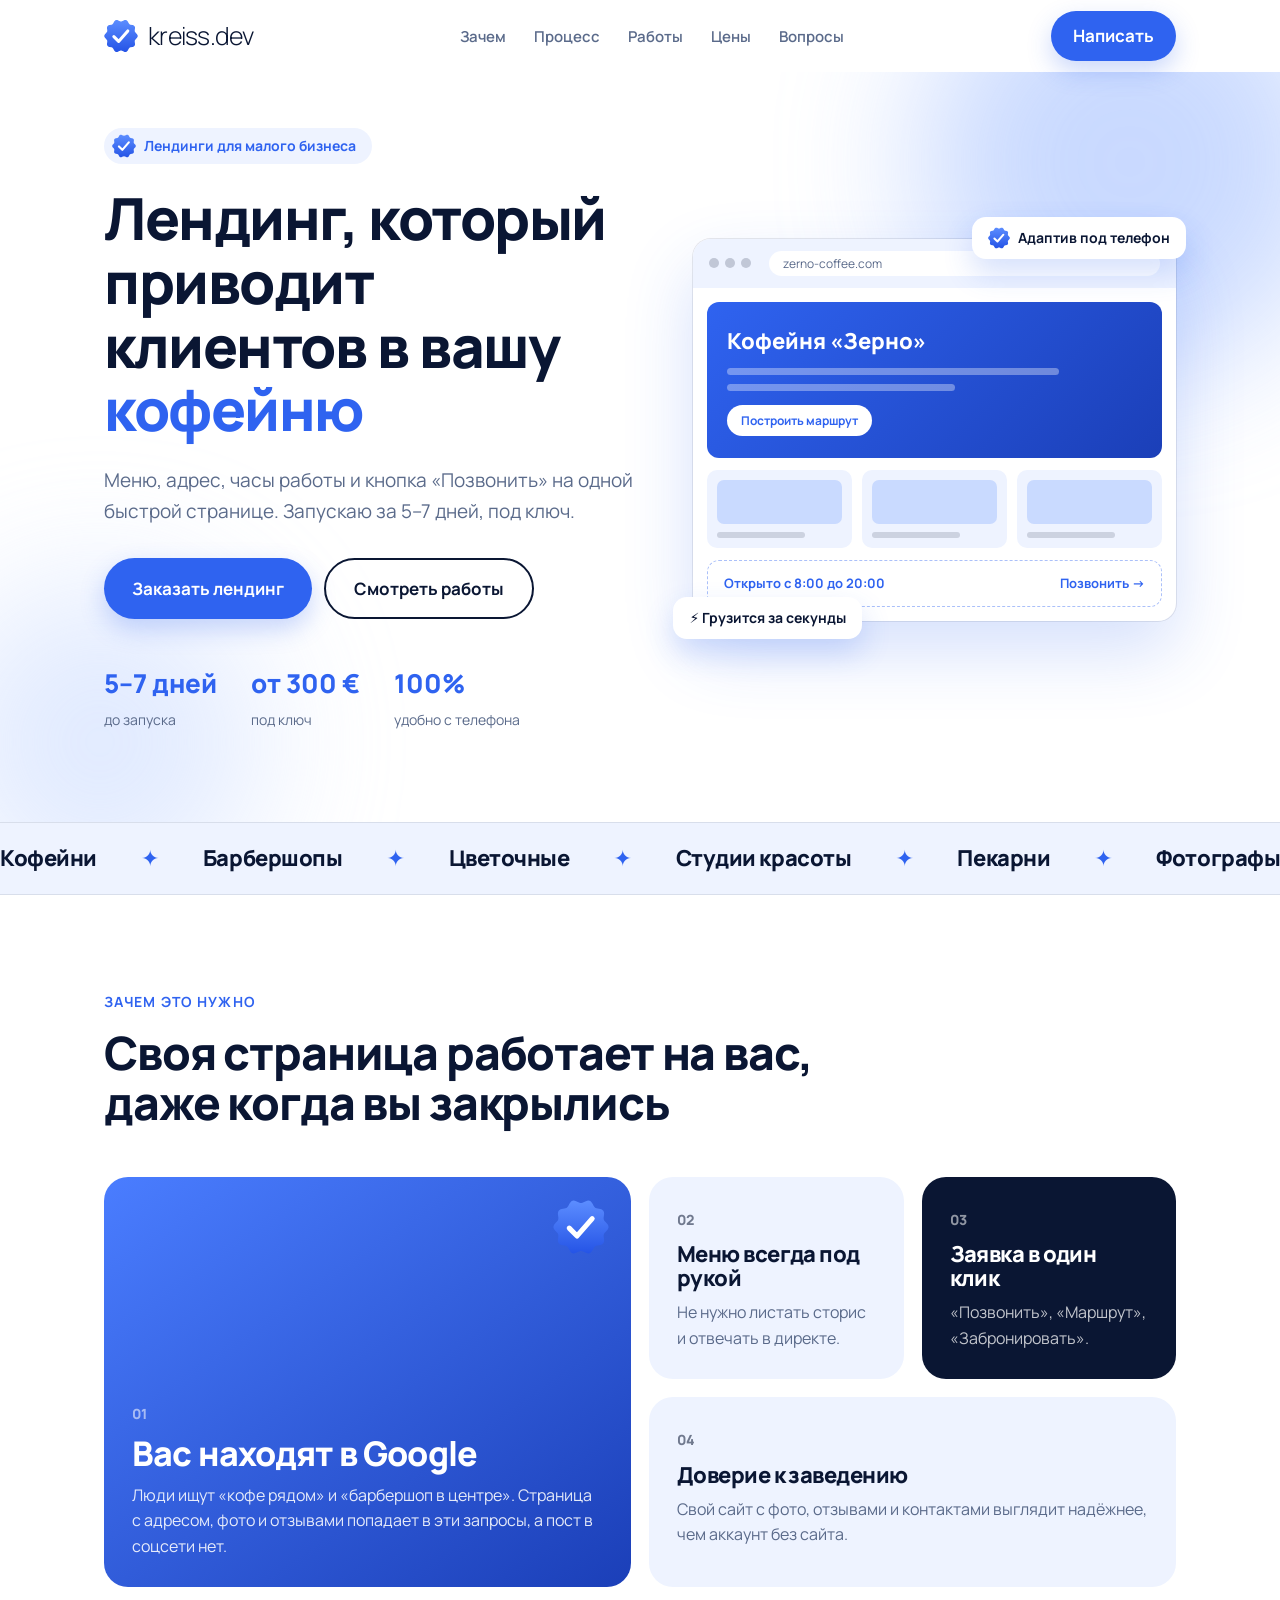
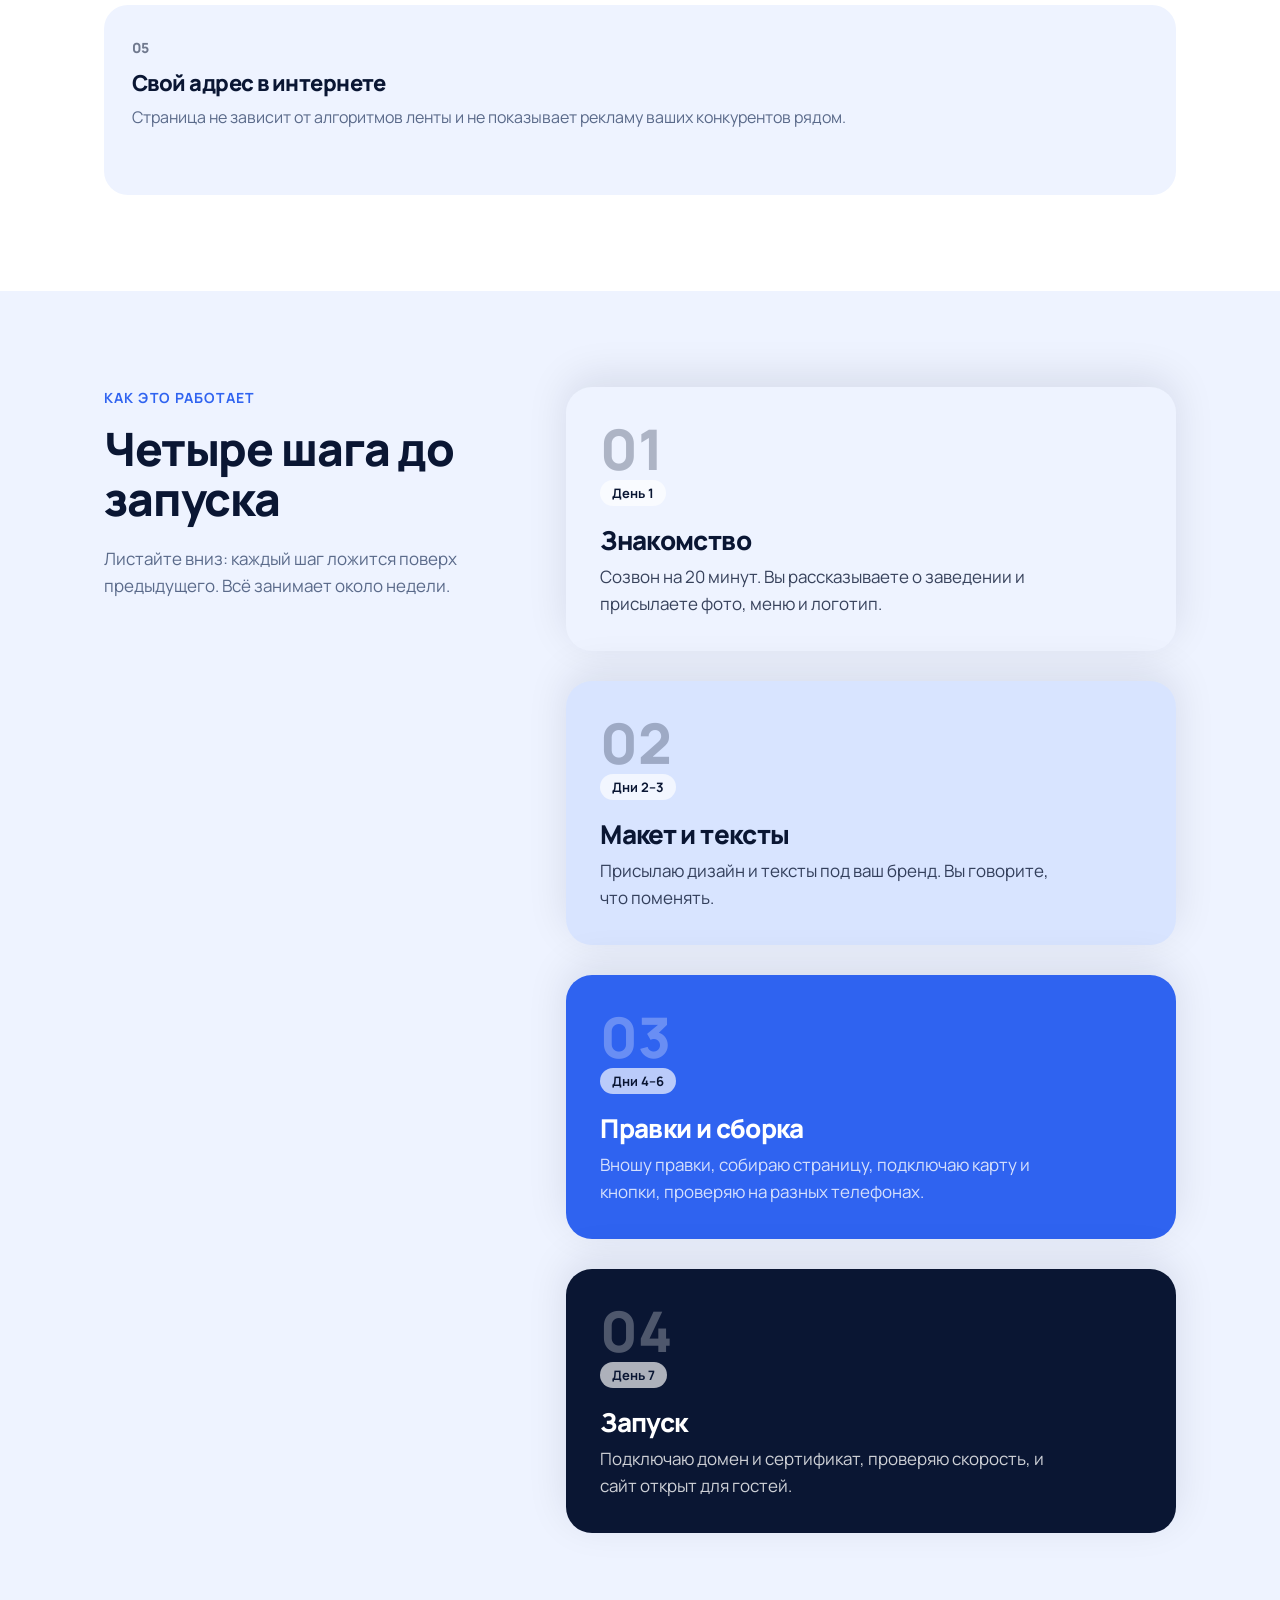
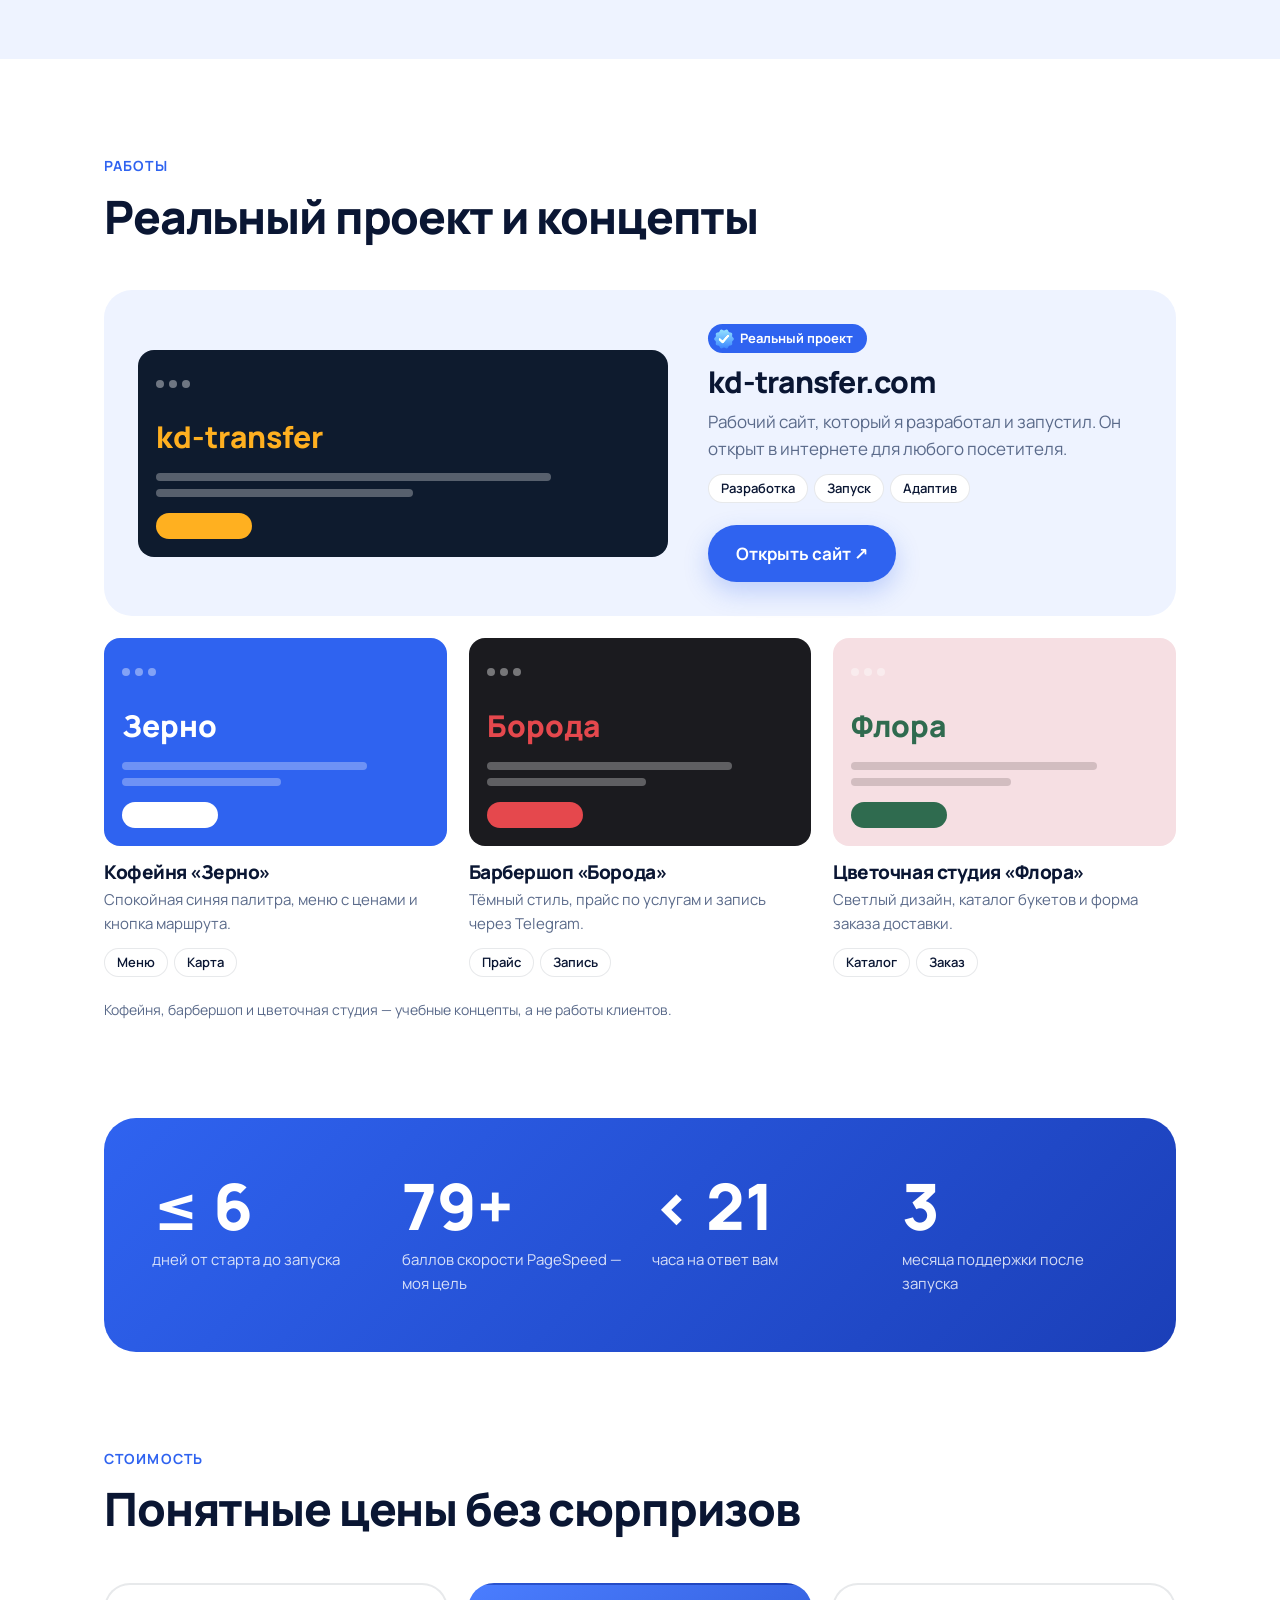
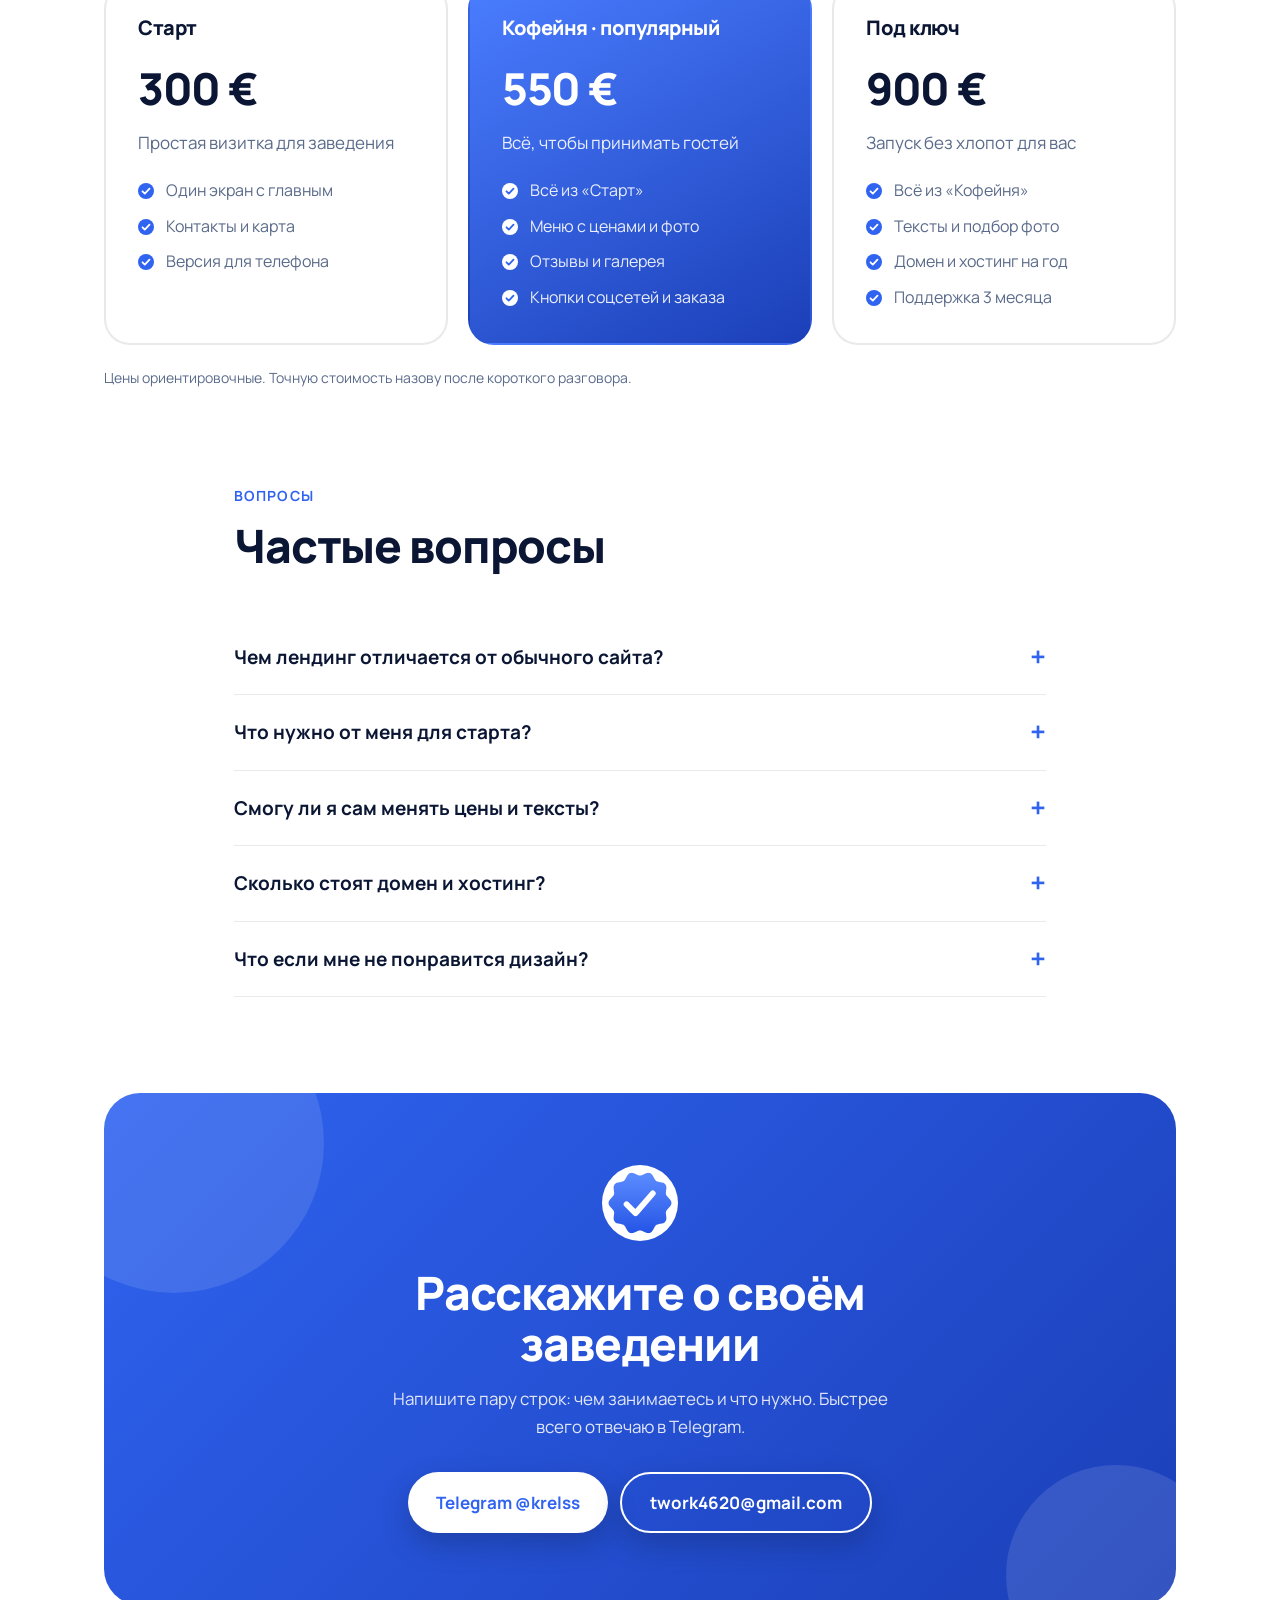
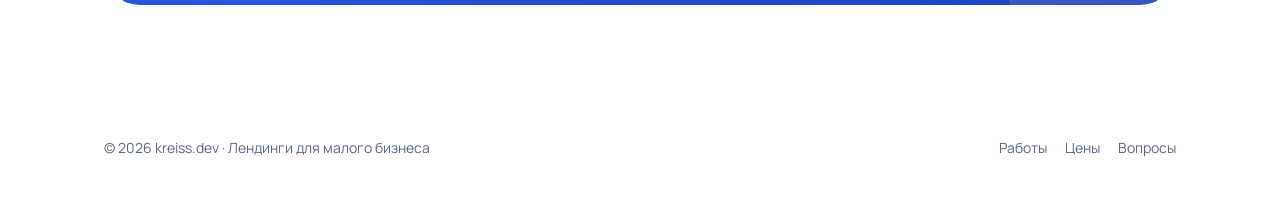
==== commit e6348635: "авав авав" ====
--- a/index.html
+++ b/index.html
@@ -1,321 +1,120 @@
-<!DOCTYPE html>
-<html lang="ru">
-<head>
-    <meta charset="UTF-8">
-    <meta name="viewport" content="width=device-width, initial-scale=1.0">
-    <title>Kreiss - Дизайнер</title>
-    <link rel="stylesheet" href="styles.css">
-</head>
-<body>
-    <!-- Навигация -->
-    <nav class="navbar">
-        <div class="container">
-            <div class="logo">KREISS</div>
-            <ul class="nav-menu">
-                <li><a href="#home" class="nav-link" data-i18n="nav_home">Главная</a></li>
-                <li><a href="#about" class="nav-link" data-i18n="nav_about">Обо мне</a></li>
-                <li><a href="#services" class="nav-link" data-i18n="nav_services">Услуги</a></li>
-                <li><a href="#portfolio" class="nav-link" data-i18n="nav_portfolio">Портфолио</a></li>
-                <li><a href="#contact" class="nav-link" data-i18n="nav_contact">Контакты</a></li>
-            </ul>
-            <div class="language-switcher">
-                <button class="lang-btn active" data-lang="ru">RU</button>
-                <button class="lang-btn" data-lang="en">EN</button>
-                <button class="lang-btn" data-lang="pl">PL</button>
-            </div>
-            <div class="hamburger">
-                <span></span>
-                <span></span>
-                <span></span>
-            </div>
-        </div>
-    </nav>
-
-    <!-- Герой секция -->
-    <section id="home" class="hero">
-        <div class="hero-background"></div>
-        <div class="container">
-            <div class="hero-content">
-                <h1 class="hero-title">
-                    <span class="line" data-i18n="hero_title_1">Креативный</span>
-                    <span class="line" data-i18n="hero_title_2">Дизайнер</span>
-                </h1>
-                <p class="hero-subtitle" data-i18n="hero_subtitle">Создаю уникальные дизайны для вашего бренда</p>
-                <a href="#contact" class="cta-button" data-i18n="hero_cta">Связаться со мной</a>
-            </div>
-            <div class="scroll-indicator">
-                <div class="mouse">
-                    <div class="wheel"></div>
-                </div>
-            </div>
-        </div>
-    </section>
-
-    <!-- Обо мне -->
-    <section id="about" class="about">
-        <div class="container">
-            <div class="section-header">
-                <h2 class="section-title" data-i18n="about_title">Обо мне</h2>
-                <div class="title-underline"></div>
-            </div>
-            <div class="about-content">
-                <div class="about-image">
-                    <div class="image-placeholder">
-                        <svg viewBox="0 0 200 200" xmlns="http://www.w3.org/2000/svg">
-                            <circle cx="100" cy="100" r="90" fill="#6C5CE7"/>
-                            <text x="100" y="115" font-size="80" fill="white" text-anchor="middle" font-family="Arial, sans-serif" font-weight="bold">K</text>
-                        </svg>
-                    </div>
-                </div>
-                <div class="about-text">
-                    <h3 data-i18n="about_name">Ярослав (Kreiss)</h3>
-                    <p class="years-experience" data-i18n="about_experience">4 года в дизайне</p>
-                    <p data-i18n="about_text_1">Профессиональный дизайнер с богатым опытом создания визуальных решений. Специализируюсь на разработке сайтов, баннеров для Telegram и социальных сетей, а также комплексном оформлении социальных медиа.</p>
-                    <p data-i18n="about_text_2">Мой подход — сочетание креативности, внимания к деталям и понимания современных трендов дизайна. Каждый проект для меня — возможность создать что-то уникальное и запоминающееся.</p>
-                    <div class="stats">
-                        <div class="stat-item">
-                            <h4 data-i18n="stat_1_number">4+</h4>
-                            <p data-i18n="stat_1_text">Лет опыта</p>
-                        </div>
-                        <div class="stat-item">
-                            <h4 data-i18n="stat_2_number">100+</h4>
-                            <p data-i18n="stat_2_text">Проектов</p>
-                        </div>
-                        <div class="stat-item">
-                            <h4 data-i18n="stat_3_number">50+</h4>
-                            <p data-i18n="stat_3_text">Клиентов</p>
-                        </div>
-                    </div>
-                </div>
-            </div>
-        </div>
-    </section>
-
-    <!-- Услуги -->
-    <section id="services" class="services">
-        <div class="container">
-            <div class="section-header">
-                <h2 class="section-title" data-i18n="services_title">Мои услуги</h2>
-                <div class="title-underline"></div>
-            </div>
-            <div class="services-grid">
-                <div class="service-card">
-                    <div class="service-icon">
-                        <svg viewBox="0 0 24 24" fill="none" xmlns="http://www.w3.org/2000/svg">
-                            <rect x="2" y="3" width="20" height="14" rx="2" stroke="currentColor" stroke-width="2"/>
-                            <path d="M8 21H16" stroke="currentColor" stroke-width="2" stroke-linecap="round"/>
-                            <path d="M12 17V21" stroke="currentColor" stroke-width="2" stroke-linecap="round"/>
-                        </svg>
-                    </div>
-                    <h3 data-i18n="service_1_title">Веб-дизайн</h3>
-                    <p data-i18n="service_1_text">Разработка современных и функциональных сайтов с уникальным дизайном</p>
-                </div>
-                <div class="service-card">
-                    <div class="service-icon">
-                        <svg viewBox="0 0 24 24" fill="none" xmlns="http://www.w3.org/2000/svg">
-                            <rect x="3" y="3" width="18" height="18" rx="2" stroke="currentColor" stroke-width="2"/>
-                            <path d="M3 9H21" stroke="currentColor" stroke-width="2"/>
-                            <path d="M9 21V9" stroke="currentColor" stroke-width="2"/>
-                        </svg>
-                    </div>
-                    <h3 data-i18n="service_2_title">Баннеры для Telegram</h3>
-                    <p data-i18n="service_2_text">Создание привлекательных баннеров для каналов и ботов Telegram</p>
-                </div>
-                <div class="service-card">
-                    <div class="service-icon">
-                        <svg viewBox="0 0 24 24" fill="none" xmlns="http://www.w3.org/2000/svg">
-                            <circle cx="12" cy="12" r="9" stroke="currentColor" stroke-width="2"/>
-                            <path d="M12 8V12L15 15" stroke="currentColor" stroke-width="2" stroke-linecap="round"/>
-                        </svg>
-                    </div>
-                    <h3 data-i18n="service_3_title">Баннеры для соц. сетей</h3>
-                    <p data-i18n="service_3_text">Дизайн баннеров и обложек для всех популярных социальных сетей</p>
-                </div>
-                <div class="service-card">
-                    <div class="service-icon">
-                        <svg viewBox="0 0 24 24" fill="none" xmlns="http://www.w3.org/2000/svg">
-                            <rect x="2" y="2" width="20" height="20" rx="2" stroke="currentColor" stroke-width="2"/>
-                            <circle cx="12" cy="10" r="3" stroke="currentColor" stroke-width="2"/>
-                            <path d="M6 19C6 16 8 14 12 14C16 14 18 16 18 19" stroke="currentColor" stroke-width="2" stroke-linecap="round"/>
-                        </svg>
-                    </div>
-                    <h3 data-i18n="service_4_title">Оформление соц. сетей</h3>
-                    <p data-i18n="service_4_text">Комплексное оформление профилей и страниц в социальных сетях</p>
-                </div>
-            </div>
-        </div>
-    </section>
-
-    <!-- Портфолио -->
-    <section id="portfolio" class="portfolio">
-        <div class="container">
-            <div class="section-header">
-                <h2 class="section-title" data-i18n="portfolio_title">Портфолио</h2>
-                <div class="title-underline"></div>
-            </div>
-            <div class="portfolio-grid">
-                <!-- Проект 1 -->
-                <div class="portfolio-item">
-                    <div class="portfolio-image">
-                        <img src="images/portfolio/project1.jpg" alt="Проект 1" onerror="this.parentElement.innerHTML='<div class=\'portfolio-placeholder\' style=\'background: linear-gradient(135deg, #667eea 0%, #764ba2 100%);\'></div>'">
-                    </div>
-                    <div class="portfolio-overlay">
-                        <h3 data-i18n="portfolio_1_title">Веб-дизайн проект</h3>
-                        <p data-i18n="portfolio_1_desc">Landing page для стартапа</p>
-                    </div>
-                </div>
-                
-                <!-- Проект 2 -->
-                <div class="portfolio-item">
-                    <div class="portfolio-image">
-                        <img src="images/portfolio/project2.jpg" alt="Проект 2" onerror="this.parentElement.innerHTML='<div class=\'portfolio-placeholder\' style=\'background: linear-gradient(135deg, #f093fb 0%, #f5576c 100%);\'></div>'">
-                    </div>
-                    <div class="portfolio-overlay">
-                        <h3 data-i18n="portfolio_2_title">Telegram баннер</h3>
-                        <p data-i18n="portfolio_2_desc">Дизайн для бизнес канала</p>
-                    </div>
-                </div>
-                
-                <!-- Проект 3 -->
-                <div class="portfolio-item">
-                    <div class="portfolio-image">
-                        <img src="images/portfolio/project3.jpg" alt="Проект 3" onerror="this.parentElement.innerHTML='<div class=\'portfolio-placeholder\' style=\'background: linear-gradient(135deg, #4facfe 0%, #00f2fe 100%);\'></div>'">
-                    </div>
-                    <div class="portfolio-overlay">
-                        <h3 data-i18n="portfolio_3_title">Соц. сети</h3>
-                        <p data-i18n="portfolio_3_desc">Комплексное оформление Instagram</p>
-                    </div>
-                </div>
-                
-                <!-- Проект 4 -->
-                <div class="portfolio-item">
-                    <div class="portfolio-image">
-                        <img src="images/portfolio/project4.jpg" alt="Проект 4" onerror="this.parentElement.innerHTML='<div class=\'portfolio-placeholder\' style=\'background: linear-gradient(135deg, #fa709a 0%, #fee140 100%);\'></div>'">
-                    </div>
-                    <div class="portfolio-overlay">
-                        <h3 data-i18n="portfolio_4_title">Корпоративный сайт</h3>
-                        <p data-i18n="portfolio_4_desc">Дизайн для IT компании</p>
-                    </div>
-                </div>
-                
-                <!-- Проект 5 -->
-                <div class="portfolio-item">
-                    <div class="portfolio-image">
-                        <img src="images/portfolio/project5.jpg" alt="Проект 5" onerror="this.parentElement.innerHTML='<div class=\'portfolio-placeholder\' style=\'background: linear-gradient(135deg, #30cfd0 0%, #330867 100%);\'></div>'">
-                    </div>
-                    <div class="portfolio-overlay">
-                        <h3 data-i18n="portfolio_5_title">Баннеры VK</h3>
-                        <p data-i18n="portfolio_5_desc">Серия баннеров для сообщества</p>
-                    </div>
-                </div>
-                
-                <!-- Проект 6 -->
-                <div class="portfolio-item">
-                    <div class="portfolio-image">
-                        <img src="images/portfolio/project6.jpg" alt="Проект 6" onerror="this.parentElement.innerHTML='<div class=\'portfolio-placeholder\' style=\'background: linear-gradient(135deg, #a8edea 0%, #fed6e3 100%);\'></div>'">
-                    </div>
-                    <div class="portfolio-overlay">
-                        <h3 data-i18n="portfolio_6_title">Брендинг</h3>
-                        <p data-i18n="portfolio_6_desc">Фирменный стиль для блогера</p>
-                    </div>
-                </div>
-            </div>
-        </div>
-    </section>
-
-    <!-- Контакты -->
-    <section id="contact" class="contact">
-        <div class="container">
-            <div class="section-header">
-                <h2 class="section-title" data-i18n="contact_title">Свяжитесь со мной</h2>
-                <div class="title-underline"></div>
-            </div>
-            <div class="contact-content">
-                <div class="contact-info">
-                    <h3 data-i18n="contact_heading">Готовы начать проект?</h3>
-                    <p data-i18n="contact_text">Я всегда открыт для обсуждения новых проектов и креативных идей. Свяжитесь со мной удобным для вас способом!</p>
-                    <div class="contact-methods">
-                        <a href="https://t.me/krelss" class="contact-method" target="_blank">
-                            <div class="contact-icon">
-                                <svg viewBox="0 0 24 24" fill="none" xmlns="http://www.w3.org/2000/svg">
-                                    <path d="M12 22C17.5228 22 22 17.5228 22 12C22 6.47715 17.5228 2 12 2C6.47715 2 2 6.47715 2 12C2 17.5228 6.47715 22 12 22Z" stroke="currentColor" stroke-width="2"/>
-                                    <path d="M16 8L9 15" stroke="currentColor" stroke-width="2" stroke-linecap="round"/>
-                                    <path d="M16 8L12 16L9 15" stroke="currentColor" stroke-width="2" stroke-linecap="round" stroke-linejoin="round"/>
-                                </svg>
-                            </div>
-                            <div class="contact-text">
-                                <h4 data-i18n="contact_telegram">Telegram</h4>
-                                <p>@krelss</p>
-                            </div>
-                        </a>
-                    </div>
-                </div>
-                <div class="contact-form-wrapper">
-                    <div class="contact-options">
-                        <!-- Прямая ссылка на Telegram -->
-                        <a href="https://t.me/krelss" class="contact-option telegram-contact" target="_blank">
-                            <div class="option-icon">
-                                <svg viewBox="0 0 24 24" fill="none" xmlns="http://www.w3.org/2000/svg">
-                                    <path d="M12 22C17.5228 22 22 17.5228 22 12C22 6.47715 17.5228 2 12 2C6.47715 2 2 6.47715 2 12C2 17.5228 6.47715 22 12 22Z" stroke="currentColor" stroke-width="2"/>
-                                    <path d="M16 8L9 15" stroke="currentColor" stroke-width="2" stroke-linecap="round"/>
-                                    <path d="M16 8L12 16L9 15" stroke="currentColor" stroke-width="2" stroke-linecap="round" stroke-linejoin="round"/>
-                                </svg>
-                            </div>
-                            <div class="option-content">
-                                <h4 data-i18n="telegram_write">Написать в Telegram</h4>
-                                <p data-i18n="telegram_write_desc">Самый быстрый способ связаться</p>
-                            </div>
-                        </a>
-
-                        <!-- Email -->
-                        <a href="mailto:twork4620@gmail.com" class="contact-option email-contact">
-                            <div class="option-icon">
-                                <svg viewBox="0 0 24 24" fill="none" xmlns="http://www.w3.org/2000/svg">
-                                    <path d="M3 8L10.89 13.26C11.2187 13.4793 11.6049 13.5963 12 13.5963C12.3951 13.5963 12.7813 13.4793 13.11 13.26L21 8M5 19H19C19.5304 19 20.0391 18.7893 20.4142 18.4142C20.7893 18.0391 21 17.5304 21 17V7C21 6.46957 20.7893 5.96086 20.4142 5.58579C20.0391 5.21071 19.5304 5 19 5H5C4.46957 5 3.96086 5.21071 3.58579 5.58579C3.21071 5.96086 3 6.46957 3 7V17C3 17.5304 3.21071 18.0391 3.58579 18.4142C3.96086 18.7893 4.46957 19 5 19Z" stroke="currentColor" stroke-width="2" stroke-linecap="round" stroke-linejoin="round"/>
-                                </svg>
-                            </div>
-                            <div class="option-content">
-                                <h4 data-i18n="email_write">Написать на Email</h4>
-                                <p>twork4620@gmail.com</p>
-                            </div>
-                        </a>
-                    </div>
-
-                    <!-- Форма остается как альтернатива -->
-                    <div class="or-divider">
-                        <span data-i18n="or_fill_form">Или заполните форму</span>
-                    </div>
-
-                    <form class="contact-form" id="contactForm">
-                        <div class="form-group">
-                            <input type="text" id="name" name="name" data-i18n-placeholder="form_name" placeholder="Ваше имя" required>
-                        </div>
-                        <div class="form-group">
-                            <input type="email" id="email" name="email" data-i18n-placeholder="form_email" placeholder="Email" required>
-                        </div>
-                        <div class="form-group">
-                            <textarea id="message" name="message" rows="5" data-i18n-placeholder="form_message" placeholder="Расскажите о вашем проекте" required></textarea>
-                        </div>
-                        <button type="submit" class="submit-button" data-i18n="form_submit">Отправить сообщение</button>
-                        <p class="form-note" data-i18n="form_note">* Форма может не работать локально. Используйте Telegram для гарантированной связи.</p>
-                    </form>
-                </div>
-            </div>
-        </div>
-    </section>
-
-    <!-- Футер -->
-    <footer class="footer">
-        <div class="container">
-            <p>&copy; 2024 Kreiss. <span data-i18n="footer_rights">Все права защищены.</span></p>
-            <div class="social-links">
-                <a href="https://t.me/krelss" target="_blank">Telegram</a>
-            </div>
-        </div>
-    </footer>
-
-    <script src="translations.js"></script>
-    <script src="config.js"></script>
-    <script src="script.js"></script>
-</body>
-</html>
+<!DOCTYPE html>
+<html lang="ru" data-theme="light">
+<head>
+<meta charset="utf-8">
+<meta name="viewport" content="width=device-width, initial-scale=1, viewport-fit=cover">
+<title>kreiss.dev — лендинги для кофеен и малого бизнеса</title>
+<meta name="description" content="Разрабатываю быстрые лендинги для кофеен, барбершопов, студий и другого малого бизнеса. Запуск за 5–7 дней.">
+<link rel="preconnect" href="https://fonts.googleapis.com">
+<link rel="preconnect" href="https://fonts.gstatic.com" crossorigin>
+<link href="https://fonts.googleapis.com/css2?family=Manrope:wght@300;400;500;600;700;800&display=swap" rel="stylesheet">
+<link rel="stylesheet" href="style.css">
+</head>
+<body>
+<svg width="0" height="0" style="position:absolute" aria-hidden="true"><defs><linearGradient id="g" x1="0" y1="0" x2="0" y2="1"><stop offset="0" stop-color="#5C8DFF"/><stop offset="1" stop-color="#2554E6"/></linearGradient><symbol id="b" viewBox="0 0 100 100"><path id="bp" fill="url(#g)"/><path d="M29 52l14 14 27-31" fill="none" stroke="#fff" stroke-width="9" stroke-linecap="round" stroke-linejoin="round"/></symbol></defs></svg>
+<div id="bar"></div>
+
+<header id="hd"><div class="w hd">
+<a class="logo" href="#top"><svg class="bdg" aria-hidden="true"><use href="#b"/></svg>kreiss.dev</a>
+<nav><a href="#why">Зачем</a><a href="#how">Процесс</a><a href="#works">Работы</a><a href="#price">Цены</a><a href="#faq">Вопросы</a></nav>
+<a class="btn" href="#contact" style="padding:11px 22px">Написать</a>
+</div></header>
+
+<main id="top">
+<div class="hero"><div class="blob b-a"></div><div class="blob b-b"></div>
+<div class="w hg">
+<div>
+<div class="pill"><svg class="bdg" aria-hidden="true"><use href="#b"/></svg>Лендинги для малого бизнеса</div>
+<h1 id="h1">Лендинг, который приводит клиентов в вашу кофейню</h1>
+<p class="lead">Меню, адрес, часы работы и кнопка «Позвонить» на одной быстрой странице. Запускаю за 5–7 дней, под ключ.</p>
+<div class="row"><a class="btn" href="#contact">Заказать лендинг</a><a class="btn o" href="#works">Смотреть работы</a></div>
+<div class="facts"><div><b>5–7 дней</b><span>до запуска</span></div><div><b>от 300 €</b><span>под ключ</span></div><div><b>100%</b><span>удобно с телефона</span></div></div>
+</div>
+<div class="stage">
+<div class="browser" aria-hidden="true">
+<div class="bar"><i></i><i></i><i></i><span>zerno-coffee.com</span></div>
+<div class="pg">
+<div class="p1"><b>Кофейня «Зерно»</b><u></u><u></u><em>Построить маршрут</em></div>
+<div class="pm"><div><s></s><u></u></div><div><s></s><u></u></div><div><s></s><u></u></div></div>
+<div class="p3"><span>Открыто с 8:00 до 20:00</span><span>Позвонить →</span></div>
+</div></div>
+<div class="chip c1"><svg class="bdg" aria-hidden="true"><use href="#b"/></svg>Адаптив под телефон</div>
+<div class="chip c2">⚡ Грузится за секунды</div>
+</div>
+</div></div>
+
+<div class="mq" aria-hidden="true"><div class="tr" id="tr"><span>Кофейни</span><i>✦</i><span>Барбершопы</span><i>✦</i><span>Цветочные</span><i>✦</i><span>Студии красоты</span><i>✦</i><span>Пекарни</span><i>✦</i><span>Фотографы</span><i>✦</i><span>Автосервисы</span><i>✦</i><span>Тренеры</span><i>✦</i></div></div>
+
+<section id="why"><div class="w">
+<span class="k rv">Зачем это нужно</span>
+<h2 class="rv">Своя страница работает на вас, даже когда вы закрылись</h2>
+<div class="bento">
+<div class="t bl big rv"><svg class="bdg" aria-hidden="true"><use href="#b"/></svg><small>01</small><h3>Вас находят в Google</h3><p>Люди ищут «кофе рядом» и «барбершоп в центре». Страница с адресом, фото и отзывами попадает в эти запросы, а пост в соцсети нет.</p></div>
+<div class="t rv"><small>02</small><h3>Меню всегда под рукой</h3><p>Не нужно листать сторис и отвечать в директе.</p></div>
+<div class="t dk rv"><small>03</small><h3>Заявка в один клик</h3><p>«Позвонить», «Маршрут», «Забронировать».</p></div>
+<div class="t wide rv"><small>04</small><h3>Доверие к заведению</h3><p>Свой сайт с фото, отзывами и контактами выглядит надёжнее, чем аккаунт без сайта.</p></div>
+<div class="t full rv"><small>05</small><h3>Свой адрес в интернете</h3><p>Страница не зависит от алгоритмов ленты и не показывает рекламу ваших конкурентов рядом.</p></div>
+</div></div></section>
+
+<section id="how" style="background:var(--soft)"><div class="w stk">
+<div class="l"><span class="k rv">Как это работает</span><h2 class="rv" style="margin-bottom:20px">Четыре шага до запуска</h2><p class="rv">Листайте вниз: каждый шаг ложится поверх предыдущего. Всё занимает около недели.</p></div>
+<div>
+<div class="st" style="--i:0"><b>01</b><br><span>День 1</span><h3>Знакомство</h3><p>Созвон на 20 минут. Вы рассказываете о заведении и присылаете фото, меню и логотип.</p></div>
+<div class="st" style="--i:1"><b>02</b><br><span>Дни 2–3</span><h3>Макет и тексты</h3><p>Присылаю дизайн и тексты под ваш бренд. Вы говорите, что поменять.</p></div>
+<div class="st" style="--i:2"><b>03</b><br><span>Дни 4–6</span><h3>Правки и сборка</h3><p>Вношу правки, собираю страницу, подключаю карту и кнопки, проверяю на разных телефонах.</p></div>
+<div class="st" style="--i:3"><b>04</b><br><span>День 7</span><h3>Запуск</h3><p>Подключаю домен и сертификат, проверяю скорость, и сайт открыт для гостей.</p></div>
+</div></div></section>
+
+<section id="works"><div class="w">
+<span class="k rv">Работы</span>
+<h2 class="rv">Реальный проект и концепты</h2>
+<div class="wk">
+<div class="feat rv"><div class="mk" style="--c:#0E1B2E;--a:#FFB020"><i></i><i></i><i></i><b>kd-transfer</b><u></u><u></u><em></em></div>
+<div><span class="badge"><svg class="bdg" aria-hidden="true"><use href="#b"/></svg>Реальный проект</span><h3 style="font-size:30px">kd-transfer.com</h3><p style="color:var(--muted);margin-top:10px">Рабочий сайт, который я разработал и запустил. Он открыт в интернете для любого посетителя.</p><div class="tg"><span>Разработка</span><span>Запуск</span><span>Адаптив</span></div><a class="btn" href="https://kd-transfer.com" target="_blank" rel="noopener">Открыть сайт ↗</a></div></div>
+<div class="cs rv"><div class="mk"><i></i><i></i><i></i><b>Зерно</b><u></u><u></u><em></em></div><h3>Кофейня «Зерно»</h3><p>Спокойная синяя палитра, меню с ценами и кнопка маршрута.</p><div class="tg"><span>Меню</span><span>Карта</span></div></div>
+<div class="cs rv"><div class="mk" style="--c:#1B1B1F;--a:#E5484D"><i></i><i></i><i></i><b>Борода</b><u></u><u></u><em></em></div><h3>Барбершоп «Борода»</h3><p>Тёмный стиль, прайс по услугам и запись через Telegram.</p><div class="tg"><span>Прайс</span><span>Запись</span></div></div>
+<div class="cs rv"><div class="mk" style="--c:#F6DFE3;--a:#2F6B4F;color:#3A2A2E"><i></i><i></i><i></i><b>Флора</b><u style="background:#3a2a2e30"></u><u style="background:#3a2a2e30"></u><em></em></div><h3>Цветочная студия «Флора»</h3><p>Светлый дизайн, каталог букетов и форма заказа доставки.</p><div class="tg"><span>Каталог</span><span>Заказ</span></div></div>
+</div>
+<p class="note rv">Кофейня, барбершоп и цветочная студия — учебные концепты, а не работы клиентов.</p>
+</div></section>
+
+<section style="padding-top:0"><div class="w"><div class="nb rv">
+<div><b data-to="7" data-pre="≤ ">0</b><span>дней от старта до запуска</span></div>
+<div><b data-to="90" data-suf="+">0</b><span>баллов скорости PageSpeed — моя цель</span></div>
+<div><b data-to="24" data-pre="< ">0</b><span>часа на ответ вам</span></div>
+<div><b data-to="3">0</b><span>месяца поддержки после запуска</span></div>
+</div></div></section>
+
+<section id="price" style="padding-top:0"><div class="w">
+<span class="k rv">Стоимость</span><h2 class="rv">Понятные цены без сюрпризов</h2>
+<div class="pr">
+<div class="pl rv"><h3>Старт</h3><div class="pc">300 €</div><p>Простая визитка для заведения</p><ul><li>Один экран с главным</li><li>Контакты и карта</li><li>Версия для телефона</li></ul></div>
+<div class="pl hot rv"><h3>Кофейня · популярный</h3><div class="pc">550 €</div><p>Всё, чтобы принимать гостей</p><ul><li>Всё из «Старт»</li><li>Меню с ценами и фото</li><li>Отзывы и галерея</li><li>Кнопки соцсетей и заказа</li></ul></div>
+<div class="pl rv"><h3>Под ключ</h3><div class="pc">900 €</div><p>Запуск без хлопот для вас</p><ul><li>Всё из «Кофейня»</li><li>Тексты и подбор фото</li><li>Домен и хостинг на год</li><li>Поддержка 3 месяца</li></ul></div>
+</div>
+<p class="note rv">Цены ориентировочные. Точную стоимость назову после короткого разговора.</p>
+</div></section>
+
+<section id="faq" style="padding-top:0"><div class="w" style="max-width:860px">
+<span class="k rv">Вопросы</span><h2 class="rv">Частые вопросы</h2>
+<details class="rv"><summary>Чем лендинг отличается от обычного сайта?</summary><p>Лендинг — это одна страница с одной целью: чтобы человек позвонил, записался или пришёл. Он дешевле и запускается быстрее многостраничного сайта, а малому бизнесу обычно хватает именно его.</p></details>
+<details class="rv"><summary>Что нужно от меня для старта?</summary><p>Рассказать о заведении, прислать логотип, фото и меню или прайс. Если фото нет, помогу подобрать их и подскажу, как снять хорошие кадры на телефон.</p></details>
+<details class="rv"><summary>Смогу ли я сам менять цены и тексты?</summary><p>Да. Покажу, как обновлять меню и контакты, программист для этого не нужен. Крупные правки можно заказать у меня отдельно.</p></details>
+<details class="rv"><summary>Сколько стоят домен и хостинг?</summary><p>Домен обычно стоит от 10 до 20 € в год, хостинг для лендинга дешёвый или бесплатный. В тарифе «Под ключ» я оформляю всё на вас и оплачиваю первый год.</p></details>
+<details class="rv"><summary>Что если мне не понравится дизайн?</summary><p>Я показываю макет до запуска и вношу правки по вашим комментариям. Раунды правок входят в стоимость.</p></details>
+</div></section>
+
+<section id="contact" style="padding-top:0"><div class="w"><div class="ct rv">
+<svg class="bdg" aria-hidden="true"><use href="#b"/></svg>
+<h2>Расскажите о своём заведении</h2>
+<p>Напишите пару строк: чем занимаетесь и что нужно. Быстрее всего отвечаю в Telegram.</p>
+<div class="row"><a class="btn" href="https://t.me/krelss">Telegram @krelss</a><a class="btn o" href="mailto:twork4620@gmail.com">twork4620@gmail.com</a></div>
+</div></div></section>
+</main>
+
+<footer><div class="w ft"><span>© 2026 kreiss.dev · Лендинги для малого бизнеса</span><span><a href="#works">Работы</a><a href="#price">Цены</a><a href="#faq">Вопросы</a></span></div></footer>
+<a class="fab" id="fab" href="#contact">Написать</a>
+
+<script src="script.js"></script>
+</body>
+</html>
--- a/style.css
+++ b/style.css
@@ -0,0 +1,149 @@
+:root{color-scheme:light;--ink:#0A1633;--muted:#5A6A8A;--blue:#2F63F0;--deep:#1B3FB8;--soft:#EEF3FF;--line:#0A163318;
+box-sizing:border-box;padding-top:env(safe-area-inset-top,0px);padding-bottom:env(safe-area-inset-bottom,0px)}
+html{scroll-padding-top:90px;scroll-behavior:smooth}
+*,*::before,*::after{box-sizing:border-box}
+body{margin:0;background:#fff;color:var(--ink);font:400 17px/1.6 Manrope,system-ui,sans-serif;overflow-x:clip}
+h1,h2,h3{margin:0;line-height:1.1;letter-spacing:-.025em;font-weight:800}
+p{margin:0}a{color:inherit}
+:focus-visible{outline:3px solid var(--blue);outline-offset:3px}
+.w{max-width:1120px;margin:0 auto;padding:0 24px}
+.bdg{width:30px;height:30px;flex:none;display:inline-block}
+.btn{display:inline-flex;align-items:center;gap:8px;background:var(--blue);color:#fff;font-weight:700;text-decoration:none;padding:15px 28px;border-radius:999px;transition:transform .2s,box-shadow .2s;box-shadow:0 10px 24px #2f63f040}
+.btn:hover{transform:translateY(-3px);box-shadow:0 16px 30px #2f63f060}
+.btn.o{background:none;color:var(--ink);box-shadow:none;border:2px solid var(--ink)}
+.btn.o:hover{background:var(--ink);color:#fff}
+/* header */
+header{position:sticky;top:env(safe-area-inset-top,0px);z-index:30;background:#ffffffcc;-webkit-backdrop-filter:blur(12px);backdrop-filter:blur(12px);transition:box-shadow .3s}
+header.sc{box-shadow:0 6px 24px #0a163314}
+.hd{display:flex;align-items:center;justify-content:space-between;height:72px}
+.logo{display:inline-flex;align-items:center;gap:10px;font-size:25px;font-weight:300;letter-spacing:-.03em;text-decoration:none}
+.logo .bdg{width:34px;height:34px;animation:pop .9s cubic-bezier(.3,1.6,.5,1) both}
+.logo:hover .bdg{animation:spin .7s}
+@keyframes pop{from{transform:scale(0) rotate(-140deg)}}@keyframes spin{to{transform:rotate(360deg)}}
+nav a{margin:0 14px;text-decoration:none;font-weight:600;font-size:15px;color:var(--muted);transition:color .2s}
+nav a:hover{color:var(--blue)}
+#bar{position:fixed;top:0;left:0;right:0;height:3px;background:var(--blue);transform:scaleX(0);transform-origin:left;z-index:60}
+/* hero */
+.hero{position:relative;overflow:clip;padding:56px 0 90px}
+.blob{position:absolute;border-radius:50%;filter:blur(70px);opacity:.55;z-index:-1;animation:drift 14s ease-in-out infinite alternate}
+.b-a{width:420px;height:420px;background:#9DBBFF;top:-120px;right:-60px}
+.b-b{width:320px;height:320px;background:#C9DAFF;bottom:-80px;left:-60px;animation-delay:-6s}
+@keyframes drift{to{transform:translate(40px,50px) scale(1.15)}}
+.hg{display:grid;grid-template-columns:1.05fr .95fr;gap:56px;align-items:center}
+.pill{display:inline-flex;align-items:center;gap:8px;background:var(--soft);color:var(--blue);font-weight:700;font-size:14px;padding:6px 16px 6px 8px;border-radius:999px;margin-bottom:22px}
+.pill .bdg{width:24px;height:24px}
+h1{font-size:clamp(34px,4.7vw,58px)}
+h1 em{font-style:normal;color:var(--blue)}
+h1 .wd{display:inline-block;opacity:0;transform:translateY(.6em);animation:up .7s cubic-bezier(.2,.8,.2,1) forwards}
+@keyframes up{to{opacity:1;transform:none}}
+.lead{font-size:19px;color:var(--muted);max-width:30em;margin:24px 0 32px}
+.row{display:flex;gap:12px;flex-wrap:wrap}
+.facts{display:flex;gap:34px;margin-top:44px;flex-wrap:wrap}
+.facts b{display:block;font-size:26px;font-weight:800;color:var(--blue)}.facts span{font-size:14px;color:var(--muted)}
+/* browser mockup */
+.stage{position:relative}
+.browser{background:#fff;border-radius:18px;box-shadow:0 30px 70px #2f63f033,0 0 0 1px var(--line);overflow:hidden;animation:fl 7s ease-in-out infinite}
+@keyframes fl{50%{transform:translateY(-12px)}}
+.bar{display:flex;align-items:center;gap:6px;padding:12px 16px;background:var(--soft)}
+.bar i{width:10px;height:10px;border-radius:50%;background:#0a163333}
+.bar span{margin-left:12px;flex:1;background:#fff;border-radius:99px;padding:3px 14px;font-size:12px;color:var(--muted)}
+.pg{padding:14px;display:grid;gap:12px}
+.pg>*{opacity:0;transform:translateY(18px);animation:up .7s cubic-bezier(.2,.8,.2,1) forwards}
+.p1{background:linear-gradient(135deg,#2F63F0,#1B3FB8);color:#fff;border-radius:12px;padding:22px 20px;animation-delay:.7s!important}
+.p1 b{display:block;font-size:22px;font-weight:800}.p1 u{display:block;height:7px;border-radius:4px;background:#ffffff59;margin-top:9px;width:80%}.p1 u+u{width:55%}
+.p1 em{display:inline-block;font-style:normal;font-size:12px;font-weight:700;background:#fff;color:var(--blue);border-radius:99px;padding:6px 14px;margin-top:14px;animation:pulse 2.4s ease-in-out 3s infinite}
+@keyframes pulse{50%{transform:scale(1.1)}}
+.pm{display:grid;grid-template-columns:repeat(3,1fr);gap:10px}
+.pm div{background:var(--soft);border-radius:10px;padding:10px;animation:up .6s forwards;opacity:0;transform:translateY(18px)}
+.pm div:nth-child(1){animation-delay:1.3s}.pm div:nth-child(2){animation-delay:1.55s}.pm div:nth-child(3){animation-delay:1.8s}
+.pm s{display:block;height:44px;border-radius:7px;background:#C9DAFF;margin-bottom:8px}.pm u{display:block;height:6px;border-radius:3px;background:#0a163326;width:70%}
+.p3{display:flex;justify-content:space-between;align-items:center;border-radius:12px;border:1.5px dashed #2f63f066;padding:12px 16px;font-size:13px;font-weight:700;color:var(--blue);animation-delay:2.2s!important}
+.chip{position:absolute;background:#fff;border-radius:14px;padding:10px 16px;font-weight:700;font-size:14px;box-shadow:0 14px 30px #2f63f033;display:flex;align-items:center;gap:8px;opacity:0;animation:up .7s forwards,fl 6s ease-in-out infinite;z-index:2}
+.c1{right:-10px;top:-22px;animation-delay:2.5s,2.5s}.c2{left:-20px;bottom:-18px;animation-delay:2.9s,3s}
+.chip .bdg{width:22px;height:22px}
+/* marquee */
+.mq{border-block:1px solid var(--line);overflow:hidden;padding:18px 0;background:var(--soft)}
+.tr{display:flex;gap:44px;width:max-content;animation:sc 34s linear infinite;font-weight:800;font-size:22px;letter-spacing:-.02em;white-space:nowrap}
+.tr i{font-style:normal;color:var(--blue)}.mq:hover .tr{animation-play-state:paused}
+@keyframes sc{to{transform:translateX(-50%)}}
+/* sections */
+section{padding:96px 0}
+.k{color:var(--blue);font-weight:700;font-size:14px;letter-spacing:.08em;text-transform:uppercase;margin-bottom:14px;display:block}
+h2{font-size:clamp(28px,4vw,46px);max-width:16em;margin-bottom:48px}
+.js .rv{opacity:0;transform:translateY(34px);transition:opacity .8s ease,transform .8s cubic-bezier(.2,.8,.2,1)}
+.js .rv.in{opacity:1;transform:none}
+/* bento */
+.bento{display:grid;grid-template-columns:repeat(4,1fr);grid-auto-rows:minmax(190px,auto);gap:18px}
+.t{border-radius:24px;padding:28px;background:var(--soft);position:relative;overflow:hidden;transition:transform .3s,box-shadow .3s}
+.t:hover{transform:translateY(-6px);box-shadow:0 22px 44px #2f63f030}
+.t small{font-weight:800;font-size:14px;opacity:.55}
+.t h3{font-size:22px;margin:10px 0}.t p{color:var(--muted);font-size:16px}
+.t.bl{background:linear-gradient(145deg,#4A7DFF,#1B3FB8);color:#fff}.t.bl p{color:#ffffffe0}
+.t.dk{background:var(--ink);color:#fff}.t.dk p{color:#ffffffc0}
+.t.big{grid-column:span 2;grid-row:span 2;display:flex;flex-direction:column;justify-content:flex-end}
+.t.big h3{font-size:34px}
+.t.wide{grid-column:span 2}.t.full{grid-column:1/-1}
+.t .bdg{position:absolute;right:22px;top:22px;width:56px;height:56px;animation:fl 5s ease-in-out infinite}
+/* stacked steps */
+.stk{display:grid;grid-template-columns:.8fr 1.2fr;gap:56px;align-items:start}
+.stk .l{position:sticky;top:120px}.stk .l p{color:var(--muted);max-width:22em}
+.st{position:sticky;top:calc(100px + var(--i)*22px);border-radius:26px;padding:34px;min-height:230px;margin-bottom:30px;box-shadow:0 -10px 40px #0a16331a}
+.st:nth-child(1){background:var(--soft)}.st:nth-child(2){background:#D8E4FF}.st:nth-child(3){background:var(--blue);color:#fff}.st:nth-child(4){background:var(--ink);color:#fff}
+.st b{font-size:56px;font-weight:800;line-height:1;opacity:.28}
+.st h3{font-size:26px;margin:14px 0 8px}.st span{display:inline-block;font-weight:700;font-size:13px;background:#ffffffaa;color:var(--ink);border-radius:99px;padding:3px 12px;margin-bottom:6px}
+.st p{max-width:28em;opacity:.8}
+/* works */
+.wk{display:grid;grid-template-columns:repeat(3,1fr);gap:22px}
+.feat{grid-column:1/-1;display:grid;grid-template-columns:1.1fr .9fr;gap:40px;align-items:center;background:var(--soft);border-radius:28px;padding:34px}
+.mk{border-radius:16px;padding:18px;color:#fff;position:relative;overflow:hidden;min-height:190px;background:var(--c,#2F63F0);transition:transform .5s cubic-bezier(.2,.8,.2,1)}
+.mk:hover,.feat:hover .mk{transform:perspective(700px) rotateX(4deg) rotateY(-6deg) scale(1.03)}
+.mk i{display:inline-block;width:8px;height:8px;border-radius:50%;background:#fff6;margin-right:5px}
+.mk b{display:block;font-size:30px;font-weight:800;margin:18px 0 12px;color:var(--a,#fff)}
+.mk u{display:block;height:8px;border-radius:4px;background:#ffffff4d;margin-bottom:8px;width:80%}.mk u+u{width:52%}
+.mk em{display:block;width:96px;height:26px;border-radius:99px;background:var(--a,#fff);margin-top:16px;animation:pulse 2.4s ease-in-out infinite}
+.cs h3{font-size:19px;margin:16px 0 6px}.cs p{color:var(--muted);font-size:15px}
+.tg{display:flex;gap:6px;flex-wrap:wrap;margin-top:12px}.tg span{font-size:13px;font-weight:600;background:#fff;border-radius:99px;padding:3px 12px;border:1px solid var(--line)}
+.badge{display:inline-flex;align-items:center;gap:6px;background:var(--blue);color:#fff;font-size:13px;font-weight:700;border-radius:99px;padding:4px 14px 4px 6px;margin-bottom:12px}
+.badge .bdg{width:20px;height:20px;filter:brightness(1.6)}
+.feat .btn{margin-top:22px}
+.note{color:var(--muted);font-size:14px;margin-top:22px}
+/* numbers */
+.nb{background:linear-gradient(135deg,#2F63F0,#1B3FB8);color:#fff;border-radius:32px;padding:56px 48px;display:grid;grid-template-columns:repeat(4,1fr);gap:24px}
+.nb b{display:block;font-size:clamp(40px,5.5vw,64px);font-weight:800;line-height:1}.nb span{display:block;margin-top:10px;color:#ffffffd0;font-size:15px}
+/* pricing */
+.pr{display:grid;grid-template-columns:repeat(3,1fr);gap:20px;align-items:stretch}
+.pl{border:2px solid var(--line);border-radius:26px;padding:32px;display:flex;flex-direction:column;transition:transform .3s,box-shadow .3s;background:#fff}
+.pl:hover{transform:translateY(-8px);box-shadow:0 24px 50px #2f63f030}
+.pl.hot{background:linear-gradient(150deg,#4A7DFF,#1B3FB8);color:#fff;border-color:transparent;transform:scale(1.03)}
+.pl.hot:hover{transform:scale(1.03) translateY(-8px)}
+.pl h3{font-size:20px}.pl .pc{font-size:44px;font-weight:800;letter-spacing:-.03em;margin:14px 0 6px}
+.pl p{color:var(--muted)}.pl.hot p,.pl.hot li{color:#ffffffe6}
+.pl ul{list-style:none;padding:0;margin:22px 0 0;display:grid;gap:10px}
+.pl li{padding-left:28px;position:relative;color:var(--muted);font-size:16px}
+.pl li::before{content:"";position:absolute;left:0;top:5px;width:16px;height:16px;border-radius:50%;background:var(--blue) url("data:image/svg+xml,%3Csvg xmlns='http://www.w3.org/2000/svg' viewBox='0 0 16 16'%3E%3Cpath d='M4.5 8.3l2.3 2.3 4.7-5' fill='none' stroke='white' stroke-width='1.8' stroke-linecap='round' stroke-linejoin='round'/%3E%3C/svg%3E")}
+.pl.hot li::before{background-color:#fff;background-image:url("data:image/svg+xml,%3Csvg xmlns='http://www.w3.org/2000/svg' viewBox='0 0 16 16'%3E%3Cpath d='M4.5 8.3l2.3 2.3 4.7-5' fill='none' stroke='%232F63F0' stroke-width='1.8' stroke-linecap='round' stroke-linejoin='round'/%3E%3C/svg%3E")}
+/* faq */
+details{border-bottom:1px solid var(--line);padding:22px 0}
+summary{cursor:pointer;font-weight:700;font-size:19px;list-style:none;display:flex;justify-content:space-between;gap:20px}
+summary::-webkit-details-marker{display:none}
+summary::after{content:"+";font-size:28px;line-height:1;color:var(--blue);transition:transform .3s}
+details[open] summary::after{transform:rotate(135deg)}
+details p{margin-top:12px;color:var(--muted);max-width:42em;animation:up .4s both}
+/* contact */
+.ct{background:linear-gradient(135deg,#2F63F0,#1B3FB8);color:#fff;border-radius:36px;padding:72px 48px;text-align:center;position:relative;overflow:hidden}
+.ct::before,.ct::after{content:"";position:absolute;border-radius:50%;background:#ffffff1c;animation:drift 12s ease-in-out infinite alternate}
+.ct::before{width:300px;height:300px;left:-80px;top:-100px}.ct::after{width:220px;height:220px;right:-50px;bottom:-80px;animation-delay:-5s}
+.ct>*{position:relative}
+.ct .bdg{width:76px;height:76px;margin-bottom:20px;animation:fl 4s ease-in-out infinite;background:#fff;border-radius:50%;padding:6px}
+.ct h2{margin:0 auto 16px;max-width:14em}.ct p{color:#ffffffdd;max-width:30em;margin:0 auto 32px}
+.ct .row{justify-content:center}
+.ct .btn{background:#fff;color:var(--blue);box-shadow:0 12px 28px #0a163340}
+.ct .btn.o{background:none;color:#fff;border-color:#fff}.ct .btn.o:hover{background:#fff;color:var(--blue)}
+footer{padding:36px 0 48px;color:var(--muted);font-size:14px}
+.ft{display:flex;justify-content:space-between;gap:12px;flex-wrap:wrap;align-items:center}
+.ft a{margin-left:18px;text-decoration:none}.ft a:hover{color:var(--blue)}
+.fab{position:fixed;right:18px;bottom:calc(18px + env(safe-area-inset-bottom,0px));z-index:40;background:var(--blue);color:#fff;font-weight:700;text-decoration:none;padding:14px 24px;border-radius:999px;box-shadow:0 12px 28px #2f63f066;opacity:0;transform:translateY(24px);pointer-events:none;transition:all .4s}
+.fab.show{opacity:1;transform:none;pointer-events:auto}
+@media (max-width:900px){nav{display:none}.hg,.stk,.feat{grid-template-columns:1fr}.stk .l{position:static}.bento{grid-template-columns:1fr 1fr}.t.big,.t.wide,.t.full{grid-column:span 2}.t.big{grid-row:auto;min-height:260px}.wk,.pr{grid-template-columns:1fr}.nb{grid-template-columns:1fr 1fr;padding:40px 28px}.pl.hot{transform:none}.pl.hot:hover{transform:translateY(-8px)}section{padding:68px 0}.c1{right:-4px}.c2{left:-4px}}
+@media (max-width:560px){.bento{grid-template-columns:1fr}.t.big,.t.wide,.t.full{grid-column:auto}.ct{padding:52px 22px}.st{top:calc(84px + var(--i)*14px)}}
+@media (prefers-reduced-motion:reduce){*,*::before,*::after{animation:none!important;transition:none!important}.js .rv,h1 .wd,.pg>*,.pm div,.chip{opacity:1!important;transform:none!important}html{scroll-behavior:auto}}
